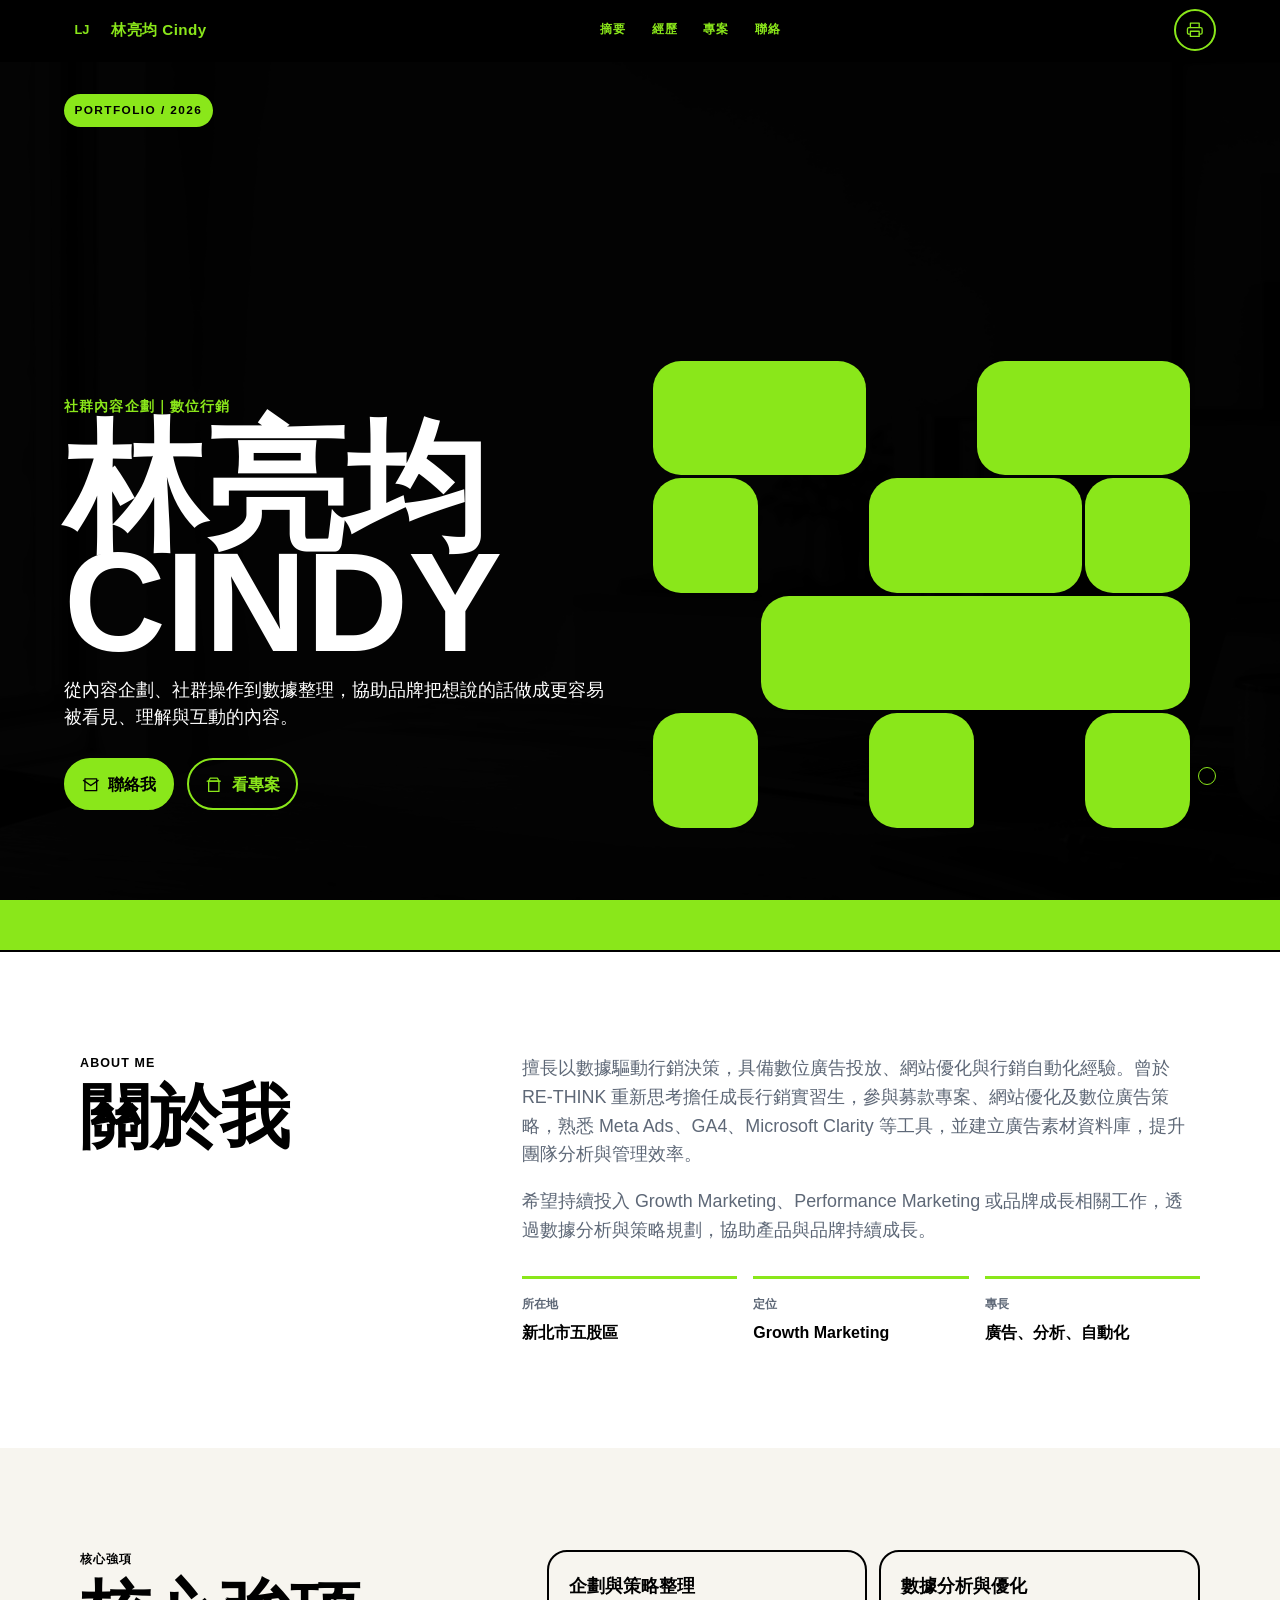
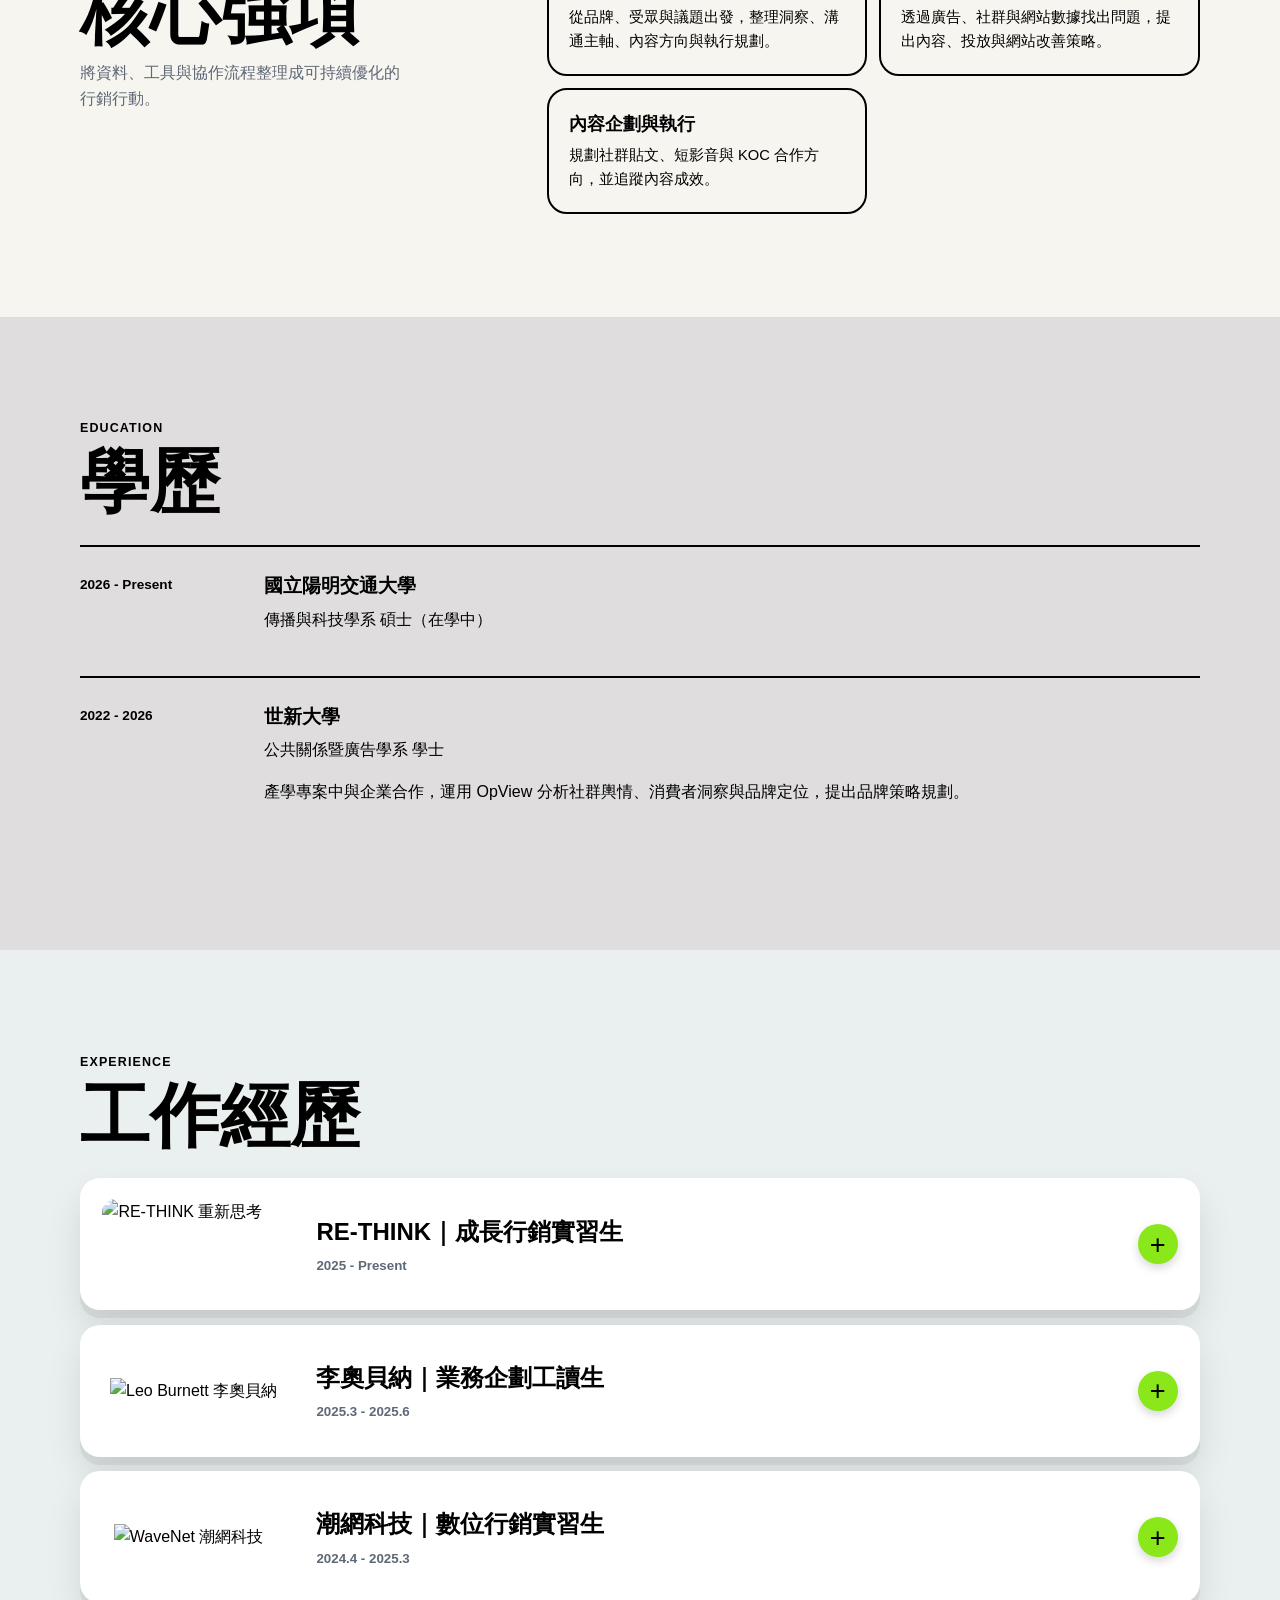
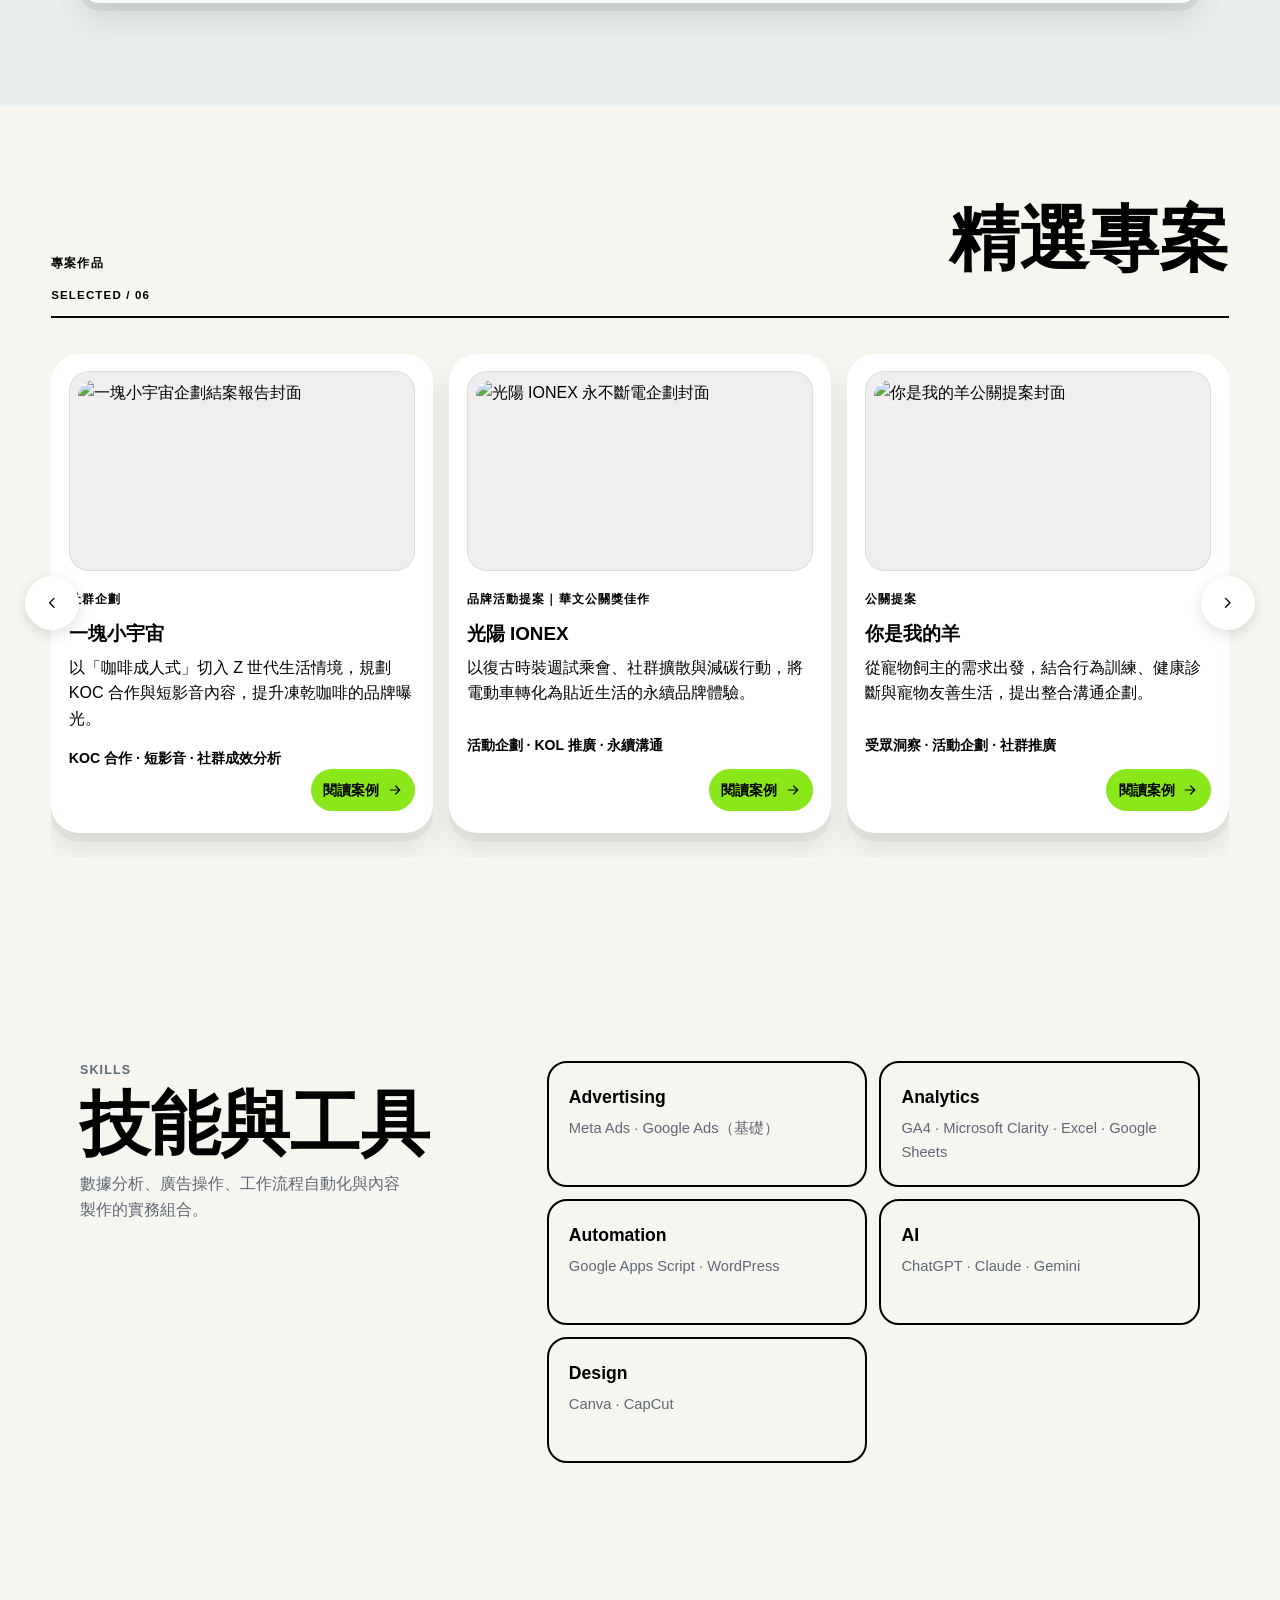
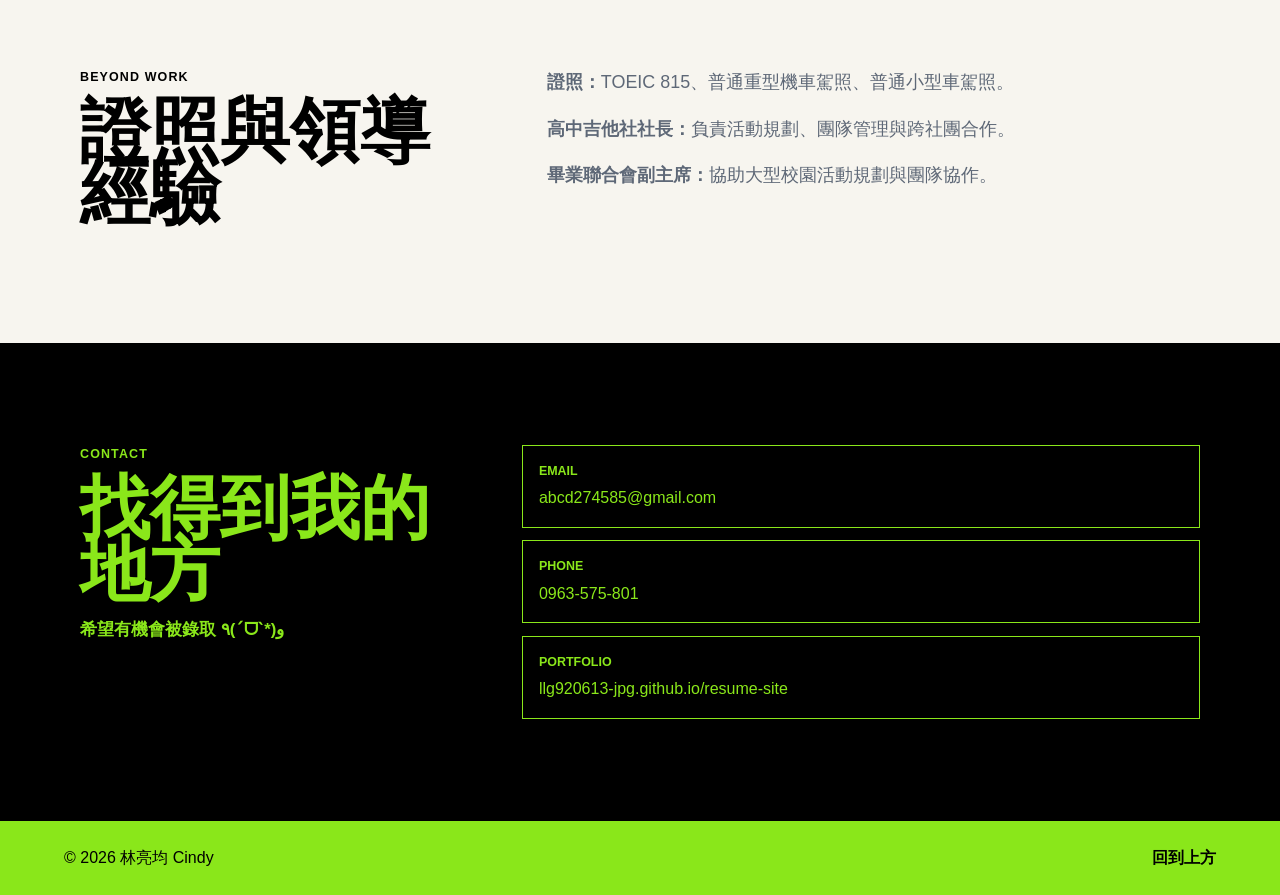
==== index.html @ abecc1af "Add files via upload" ====
<!doctype html>
<html lang="zh-Hant">
  <head>
    <meta charset="utf-8">
    <meta name="viewport" content="width=device-width, initial-scale=1">
    <title>林亮均 Cindy | Growth Marketing</title>
    <meta
      name="description"
      content="林亮均 Cindy 的個人履歷網站，聚焦 Growth Marketing、Performance Marketing、數據分析與行銷自動化。"
    >
    <link rel="stylesheet" href="./styles.css">
  </head>
  <body class="portfolio-home">
    <header class="site-header" aria-label="主要導覽">
      <a class="brand" href="#top" aria-label="回到頁首">
        <span class="brand-mark">LJ</span>
        <span>林亮均 Cindy</span>
      </a>
      <nav class="nav-links" aria-label="頁面區塊">
        <a href="#profile">摘要</a>
        <a href="#experience">經歷</a>
        <a href="#projects">專案</a>
        <a href="#contact">聯絡</a>
      </nav>
      <button class="icon-button" type="button" id="printButton" aria-label="列印履歷">
        <svg viewBox="0 0 24 24" aria-hidden="true">
          <path d="M6 9V3h12v6"></path>
          <path d="M6 18H4a2 2 0 0 1-2-2v-5a2 2 0 0 1 2-2h16a2 2 0 0 1 2 2v5a2 2 0 0 1-2 2h-2"></path>
          <path d="M6 14h12v7H6z"></path>
        </svg>
      </button>
    </header>

    <main id="top">
      <section class="hero" aria-labelledby="hero-title">
        <img class="hero-image" src="./assets/workspace-banner.png" alt="整潔的專業工作桌面">
        <div class="hero-overlay"></div>
        <div class="hero-blocks" aria-hidden="true"><span></span><span></span><span></span><span></span><span></span><span></span><span></span><span></span><span></span></div>
        <div class="hero-pattern" aria-hidden="true"><span></span><span></span><span></span></div>
        <div class="hero-content">
          <p class="hero-index">PORTFOLIO / 2026</p>
          <p class="eyebrow">社群內容企劃｜數位行銷</p>
          <h1 id="hero-title">林亮均 Cindy</h1>
          <p class="hero-lede">
            從內容企劃、社群操作到數據整理，協助品牌把想說的話做成更容易被看見、理解與互動的內容。
          </p>
          <div class="hero-actions" aria-label="主要操作">
            <a class="primary-action" href="#contact">
              <svg viewBox="0 0 24 24" aria-hidden="true"><path d="M4 4h16v16H4z"></path><path d="m22 6-10 7L2 6"></path></svg>
              聯絡我
            </a>
            <a class="secondary-action" href="#projects">
              <svg viewBox="0 0 24 24" aria-hidden="true"><path d="M3 7h18"></path><path d="M7 3h10l2 4H5z"></path><path d="M5 7v14h14V7"></path></svg>
              看專案
            </a>
          </div>
        </div>
      </section>

      <div class="motion-tape" aria-hidden="true">
        <div>希望有機會被錄取 ٩(ˊᗜˋ*)و ✦ 內容企劃 ✦ 社群操作 (•̀ᴗ•́)و ✦ 數據整理 ✦ 品牌策略 ✦ 內容企劃 ✦ 社群操作 (•̀ᴗ•́)و ✦ 數據整理 ✦ 品牌策略 ✦ 希望有機會被錄取 ٩(ˊᗜˋ*)و</div>
      </div>

      <section class="summary-band" id="profile" aria-labelledby="profile-title" data-reveal>
        <div class="section-inner profile-grid">
          <div>
            <p class="section-kicker">About Me</p>
            <h2 id="profile-title">關於我</h2>
          </div>
          <div class="profile-copy">
            <p>
              擅長以數據驅動行銷決策，具備數位廣告投放、網站優化與行銷自動化經驗。曾於 RE-THINK 重新思考擔任成長行銷實習生，參與募款專案、網站優化及數位廣告策略，熟悉 Meta Ads、GA4、Microsoft Clarity 等工具，並建立廣告素材資料庫，提升團隊分析與管理效率。
            </p>
            <p>
              希望持續投入 Growth Marketing、Performance Marketing 或品牌成長相關工作，透過數據分析與策略規劃，協助產品與品牌持續成長。
            </p>
            <dl class="quick-facts">
              <div><dt>所在地</dt><dd>新北市五股區</dd></div>
              <div><dt>定位</dt><dd>Growth Marketing</dd></div>
              <div><dt>專長</dt><dd>廣告、分析、自動化</dd></div>
            </dl>
          </div>
        </div>
      </section>

      <section class="section-inner split-section" aria-labelledby="strengths-title" data-reveal>
        <div>
          <p class="section-kicker">核心強項</p>
          <h2 id="strengths-title">核心強項</h2>
          <p class="section-note">將資料、工具與協作流程整理成可持續優化的行銷行動。</p>
        </div>
        <ul class="skill-list" aria-label="核心強項列表">
          <li><span>企劃與策略整理</span><strong>從品牌、受眾與議題出發，整理洞察、溝通主軸、內容方向與執行規劃。</strong></li>
          <li><span>數據分析與優化</span><strong>透過廣告、社群與網站數據找出問題，提出內容、投放與網站改善策略。</strong></li>
          <li><span>內容企劃與執行</span><strong>規劃社群貼文、短影音與 KOC 合作方向，並追蹤內容成效。</strong></li>
        </ul>
      </section>

      <section class="education-band" aria-labelledby="education-title" data-reveal>
        <div class="section-inner">
          <div class="section-heading">
            <p class="section-kicker">Education</p>
            <h2 id="education-title">學歷</h2>
          </div>
          <div class="timeline">
            <article class="timeline-item">
              <div class="timeline-date">2026 - Present</div>
              <div class="timeline-content"><h3>國立陽明交通大學</h3><p>傳播與科技學系 碩士（在學中）</p></div>
            </article>
            <article class="timeline-item">
              <div class="timeline-date">2022 - 2026</div>
              <div class="timeline-content"><h3>世新大學</h3><p>公共關係暨廣告學系 學士</p><p>產學專案中與企業合作，運用 OpView 分析社群輿情、消費者洞察與品牌定位，提出品牌策略規劃。</p></div>
            </article>
          </div>
        </div>
      </section>

      <section class="experience-band" id="experience" aria-labelledby="experience-title" data-reveal>
        <div class="section-inner">
          <div class="section-heading"><p class="section-kicker">Experience</p><h2 id="experience-title">工作經歷</h2></div>
          <div class="experience-accordion" aria-label="公司工作經歷">
            <details class="experience-item">
              <summary>
                <span class="experience-logo rethink-logo"><img src="./assets/companies/rethink-logo.png" alt="RE-THINK 重新思考"></span>
                <span class="experience-summary"><strong>RE-THINK｜成長行銷實習生</strong><small>2025 - Present</small></span>
                <span class="experience-toggle" aria-hidden="true">+</span>
              </summary>
              <div class="experience-panel">
                <p>參與募款專案、網站優化與數位廣告策略，將廣告成效、使用者行為與團隊營運串成可行動的優化流程。</p>
                <ul>
                  <li>協助 Meta 募款廣告投放與日常優化，追蹤 CPA、CTR、ROAS 等成效指標。</li>
                  <li>使用 GA4 與 Microsoft Clarity 分析使用者行為，協助 Landing Page 與使用者體驗改善。</li>
                  <li>協助規劃 SEO 文章架構，提高網站自然流量與內容可讀性。</li>
                  <li>建立廣告素材資料庫，整合素材、文案、受眾與成效數據，並使用 Google Apps Script 建立管理流程。</li>
                  <li>協助年度募款專案、行銷企劃與「回收大百科」內容及架構優化。</li>
                </ul>
              </div>
            </details>
            <details class="experience-item">
              <summary>
                <span class="experience-logo leo-logo"><img src="./assets/companies/leo-burnett-logo.png" alt="Leo Burnett 李奧貝納"></span>
                <span class="experience-summary"><strong>李奧貝納｜業務企劃工讀生</strong><small>2025.3 - 2025.6</small></span>
                <span class="experience-toggle" aria-hidden="true">+</span>
              </summary>
              <div class="experience-panel">
                <p>協助業務企劃團隊整理例行報表並參與提案發想。</p>
                <ul>
                  <li>協助整理月報，將資料轉化為團隊可討論的行銷資訊，並利用 OpView 觀察品牌聲量。</li>
                  <li>參與提案發想，支援廣告企劃與溝通內容整理。</li>
                </ul>
              </div>
            </details>
            <details class="experience-item">
              <summary>
                <span class="experience-logo wave-logo"><img src="./assets/companies/wavenet-logo.png" alt="WaveNet 潮網科技"></span>
                <span class="experience-summary"><strong>潮網科技｜數位行銷實習生</strong><small>2024.4 - 2025.3</small></span>
                <span class="experience-toggle" aria-hidden="true">+</span>
              </summary>
              <div class="experience-panel">
                <p>參與數位廣告執行與資料整理，累積廣告操作與市場研究概念。</p>
                <ul>
                  <li>協助 AM 上稿，了解廣告操作流程與執行細節。</li>
                  <li>整理數據報表，支援廣告成效追蹤。</li>
                  <li>進行市場調查，協助團隊掌握產業與競品資訊。</li>
                </ul>
              </div>
            </details>
          </div>
        </div>
      </section>

      <section class="section-inner" id="projects" aria-labelledby="projects-title" data-reveal>
        <div class="section-heading"><p class="section-kicker">專案作品</p><h2 id="projects-title">精選專案</h2></div>
        <div class="project-carousel" aria-label="精選專案輪播">
          <div class="project-controls">
            <button class="carousel-button" type="button" id="projectPrev" aria-label="查看上一個專案">
              <svg viewBox="0 0 24 24" aria-hidden="true"><path d="m15 18-6-6 6-6"></path></svg>
            </button>
            <button class="carousel-button" type="button" id="projectNext" aria-label="查看下一個專案">
              <svg viewBox="0 0 24 24" aria-hidden="true"><path d="m9 18 6-6-6-6"></path></svg>
            </button>
          </div>
          <div class="project-grid" id="projectTrack" tabindex="0">
            <article class="project-card" data-href="./projects/one-block-universe.html" role="link" tabindex="0"><figure class="project-media"><img src="./assets/project-covers/one-block-universe.png" alt="一塊小宇宙企劃結案報告封面"></figure><p class="project-type">社群企劃</p><h3>一塊小宇宙</h3><p>以「咖啡成人式」切入 Z 世代生活情境，規劃 KOC 合作與短影音內容，提升凍乾咖啡的品牌曝光。</p><span class="project-tools">KOC 合作 · 短影音 · 社群成效分析</span><a href="./projects/one-block-universe.html">閱讀案例 <svg viewBox="0 0 24 24" aria-hidden="true"><path d="M5 12h14"></path><path d="m13 6 6 6-6 6"></path></svg></a></article>
            <article class="project-card" data-href="./projects/ionex.html" role="link" tabindex="0"><figure class="project-media"><img src="./assets/project-covers/ionex.png" alt="光陽 IONEX 永不斷電企劃封面"></figure><p class="project-type">品牌活動提案｜華文公關獎佳作</p><h3>光陽 IONEX</h3><p>以復古時裝週試乘會、社群擴散與減碳行動，將電動車轉化為貼近生活的永續品牌體驗。</p><span class="project-tools">活動企劃 · KOL 推廣 · 永續溝通</span><a href="./projects/ionex.html">閱讀案例 <svg viewBox="0 0 24 24" aria-hidden="true"><path d="M5 12h14"></path><path d="m13 6 6 6-6 6"></path></svg></a></article>
            <article class="project-card" data-href="./projects/you-are-my-sheep.html" role="link" tabindex="0"><figure class="project-media"><img src="./assets/project-covers/you-are-my-sheep-card.png" alt="你是我的羊公關提案封面"></figure><p class="project-type">公關提案</p><h3>你是我的羊</h3><p>從寵物飼主的需求出發，結合行為訓練、健康診斷與寵物友善生活，提出整合溝通企劃。</p><span class="project-tools">受眾洞察 · 活動企劃 · 社群推廣</span><a href="./projects/you-are-my-sheep.html">閱讀案例 <svg viewBox="0 0 24 24" aria-hidden="true"><path d="M5 12h14"></path><path d="m13 6 6 6-6 6"></path></svg></a></article>
            <article class="project-card" data-href="./projects/golden-calf.html" role="link" tabindex="0"><figure class="project-media"><img src="./assets/project-covers/golden-calf-card.png" alt="饅不住了頭偷告訴你金犢獎企劃封面"></figure><p class="project-type">2023 金犢獎｜旺旺集團網路行銷企劃</p><h3>饅不住了，頭偷告訴你</h3><p>以健康與快樂為溝通核心，透過社群互動、親子活動與體驗內容，為旺仔小饅頭設計四階段整合行銷企劃。</p><span class="project-tools">品牌洞察 · 社群企劃 · KOL 合作 · 活動整合</span><a href="./projects/golden-calf.html">閱讀案例 <svg viewBox="0 0 24 24" aria-hidden="true"><path d="M5 12h14"></path><path d="m13 6 6 6-6 6"></path></svg></a></article>
            <article class="project-card" data-href="https://script.google.com/macros/s/AKfycbxP52w0Xyc_Vzfux3pD8IGMSFxSC-rfRk5C577CEN8WybaTn4GeSQCyxJg4RDlJUb4Avw/exec" data-new-tab="true" role="link" tabindex="0"><figure class="project-media"><img src="./assets/project-covers/meta-logo.png" alt="Meta 品牌標誌"></figure><p class="project-type">行銷自動化</p><h3>廣告素材資料庫</h3><p>建立廣告素材資料庫，整合歷史素材、文案角度、受眾與廣告成效，提高素材管理效率，作為廣告優化決策依據。</p><span class="project-tools">Google Apps Script · Google Sheets</span><a href="https://script.google.com/macros/s/AKfycbxP52w0Xyc_Vzfux3pD8IGMSFxSC-rfRk5C577CEN8WybaTn4GeSQCyxJg4RDlJUb4Avw/exec" target="_blank" rel="noreferrer">開啟資料庫 <svg viewBox="0 0 24 24" aria-hidden="true"><path d="M5 12h14"></path><path d="m13 6 6 6-6 6"></path></svg></a></article>
            <article class="project-card"><figure class="project-media"><img src="./assets/project-covers/recyclepedia.png" alt="回收大百科網站優化封面"></figure><p class="project-type">RE-THINK</p><h3>回收大百科網站優化</h3><p>透過 GA4 與 Microsoft Clarity 分析網站使用者行為，找出使用流程問題並提出頁面優化建議。</p><span class="project-tools">GA4 · Microsoft Clarity · SEO</span></article>
          </div>
        </div>
      </section>

      <section class="skills-band" aria-labelledby="skills-title" data-reveal>
        <div class="section-inner split-section">
          <div><p class="section-kicker">Skills</p><h2 id="skills-title">技能與工具</h2><p class="section-note">數據分析、廣告操作、工作流程自動化與內容製作的實務組合。</p></div>
          <ul class="skill-list" aria-label="技能列表">
            <li><span>Advertising</span><strong>Meta Ads · Google Ads（基礎）</strong></li>
            <li><span>Analytics</span><strong>GA4 · Microsoft Clarity · Excel · Google Sheets</strong></li>
            <li><span>Automation</span><strong>Google Apps Script · WordPress</strong></li>
            <li><span>AI</span><strong>ChatGPT · Claude · Gemini</strong></li>
            <li><span>Design</span><strong>Canva · CapCut</strong></li>
          </ul>
        </div>
      </section>

      <section class="section-inner split-section" aria-labelledby="extras-title" data-reveal>
        <div><p class="section-kicker">Beyond Work</p><h2 id="extras-title">證照與領導經驗</h2></div>
        <div class="profile-copy"><p><strong>證照：</strong>TOEIC 815、普通重型機車駕照、普通小型車駕照。</p><p><strong>高中吉他社社長：</strong>負責活動規劃、團隊管理與跨社團合作。</p><p><strong>畢業聯合會副主席：</strong>協助大型校園活動規劃與團隊協作。</p></div>
      </section>

      <section class="contact-band" id="contact" aria-labelledby="contact-title" data-reveal>
        <div class="section-inner contact-layout">
          <div><p class="section-kicker">Contact</p><h2 id="contact-title">找得到我的地方</h2><p class="contact-note">希望有機會被錄取 ٩(ˊᗜˋ*)و</p></div>
          <address class="contact-list">
            <a href="mailto:abcd274585@gmail.com"><span>Email</span>abcd274585@gmail.com</a>
            <a href="tel:0963575801"><span>Phone</span>0963-575-801</a>
            <a href="https://llg920613-jpg.github.io/resume-site/" target="_blank" rel="noreferrer"><span>Portfolio</span>llg920613-jpg.github.io/resume-site</a>
          </address>
        </div>
      </section>
    </main>

    <footer class="site-footer"><span>© <span id="year"></span> 林亮均 Cindy</span><a href="#top">回到上方</a></footer>
    <script src="./script.js"></script>
  </body>
</html>
---- styles.css ----
:root {
  --ink: #18212f;
  --muted: #5e6877;
  --paper: #f7f5ef;
  --surface: #ffffff;
  --line: #d9ded6;
  --teal: #0f766e;
  --brick: #a34535;
  --gold: #b88a32;
  --sky: #dbe9ef;
  --shadow: 0 20px 60px rgba(24, 33, 47, 0.12);
}

* {
  box-sizing: border-box;
}

html {
  scroll-behavior: smooth;
}

body {
  margin: 0;
  color: var(--ink);
  background: var(--paper);
  font-family: Inter, ui-sans-serif, system-ui, -apple-system, BlinkMacSystemFont, "Segoe UI", sans-serif;
  line-height: 1.6;
}

a {
  color: inherit;
}

svg {
  width: 1.1rem;
  height: 1.1rem;
  fill: none;
  stroke: currentColor;
  stroke-linecap: round;
  stroke-linejoin: round;
  stroke-width: 1.8;
}

.site-header {
  position: sticky;
  top: 0;
  z-index: 10;
  display: grid;
  grid-template-columns: auto 1fr auto;
  gap: 1rem;
  align-items: center;
  min-height: 68px;
  padding: 0 5vw;
  background: rgba(247, 245, 239, 0.88);
  border-bottom: 1px solid rgba(24, 33, 47, 0.08);
  backdrop-filter: blur(18px);
}

.brand {
  display: inline-flex;
  gap: 0.7rem;
  align-items: center;
  font-weight: 800;
  text-decoration: none;
}

.brand-mark {
  display: grid;
  width: 36px;
  height: 36px;
  place-items: center;
  color: #fff;
  background: var(--ink);
  border-radius: 8px;
  font-size: 0.8rem;
  letter-spacing: 0;
}

.nav-links {
  display: flex;
  justify-content: center;
  gap: clamp(0.75rem, 2vw, 2rem);
  font-size: 0.95rem;
}

.nav-links a,
.site-footer a {
  color: var(--muted);
  text-decoration: none;
}

.nav-links a:hover,
.site-footer a:hover {
  color: var(--ink);
}

.icon-button {
  display: grid;
  width: 42px;
  height: 42px;
  place-items: center;
  color: var(--ink);
  background: var(--surface);
  border: 1px solid var(--line);
  border-radius: 8px;
  cursor: pointer;
}

.icon-button:hover {
  border-color: var(--teal);
  color: var(--teal);
}

.hero {
  position: relative;
  min-height: clamp(570px, 82vh, 760px);
  display: grid;
  align-items: end;
  overflow: hidden;
  background: var(--ink);
}

.hero-image,
.hero-overlay {
  position: absolute;
  inset: 0;
}

.hero-image {
  width: 100%;
  height: 100%;
  object-fit: cover;
}

.hero-overlay {
  background:
    linear-gradient(90deg, rgba(18, 27, 37, 0.84), rgba(18, 27, 37, 0.36) 54%, rgba(18, 27, 37, 0.18)),
    linear-gradient(0deg, rgba(18, 27, 37, 0.72), rgba(18, 27, 37, 0.04) 42%);
}

.hero-content {
  position: relative;
  z-index: 1;
  width: min(1120px, 90vw);
  margin: 0 auto;
  padding: 0 0 clamp(4rem, 9vw, 7rem);
  color: #fff;
}

.eyebrow,
.section-kicker,
.project-type {
  margin: 0 0 0.75rem;
  color: var(--brick);
  font-size: 0.78rem;
  font-weight: 800;
  letter-spacing: 0.11em;
  text-transform: uppercase;
}

.hero .eyebrow {
  color: #f2c77a;
}

h1,
h2,
h3,
p {
  margin-top: 0;
}

h1 {
  max-width: 12ch;
  margin-bottom: 1rem;
  font-size: clamp(3.6rem, 9vw, 7.6rem);
  line-height: 0.92;
  letter-spacing: 0;
}

h2 {
  margin-bottom: 1rem;
  font-size: clamp(2rem, 4vw, 3.5rem);
  line-height: 1.05;
  letter-spacing: 0;
}

h3 {
  margin-bottom: 0.5rem;
  font-size: 1.18rem;
  line-height: 1.3;
}

.hero-lede {
  max-width: 680px;
  margin-bottom: 1.7rem;
  color: rgba(255, 255, 255, 0.88);
  font-size: clamp(1.08rem, 2vw, 1.35rem);
}

.hero-actions {
  display: flex;
  flex-wrap: wrap;
  gap: 0.8rem;
}

.primary-action,
.secondary-action {
  display: inline-flex;
  align-items: center;
  justify-content: center;
  gap: 0.55rem;
  min-height: 46px;
  padding: 0.7rem 1rem;
  border-radius: 8px;
  font-weight: 800;
  text-decoration: none;
}

.primary-action {
  color: var(--ink);
  background: #fff;
}

.secondary-action {
  color: #fff;
  border: 1px solid rgba(255, 255, 255, 0.55);
}

.section-inner {
  width: min(1120px, 90vw);
  margin: 0 auto;
  padding: clamp(4rem, 8vw, 7rem) 0;
}

.summary-band {
  background: var(--surface);
}

.profile-grid,
.split-section,
.contact-layout {
  display: grid;
  grid-template-columns: minmax(220px, 0.7fr) minmax(0, 1.3fr);
  gap: clamp(2rem, 6vw, 5rem);
  align-items: start;
}

.profile-copy {
  color: var(--muted);
  font-size: 1.08rem;
}

.quick-facts {
  display: grid;
  grid-template-columns: repeat(3, minmax(0, 1fr));
  gap: 1rem;
  margin: 2rem 0 0;
}

.quick-facts div {
  padding-top: 1rem;
  border-top: 3px solid var(--teal);
}

dt {
  color: var(--muted);
  font-size: 0.78rem;
  font-weight: 800;
  text-transform: uppercase;
}

dd {
  margin: 0.3rem 0 0;
  color: var(--ink);
  font-weight: 800;
}

.section-note {
  max-width: 320px;
  color: var(--muted);
}

.skill-list {
  display: grid;
  grid-template-columns: repeat(2, minmax(0, 1fr));
  gap: 0.9rem;
  padding: 0;
  margin: 0;
  list-style: none;
}

.skill-list li {
  min-height: 96px;
  padding: 1.1rem;
  background: var(--surface);
  border: 1px solid var(--line);
  border-radius: 8px;
}

.skill-list span,
.skill-list strong {
  display: block;
}

.skill-list span {
  margin-bottom: 0.35rem;
  font-weight: 850;
}

.skill-list strong {
  color: var(--muted);
  font-size: 0.92rem;
}

.experience-band {
  background: #e9f0ef;
}

.education-band {
  background: #fffaf2;
}

.skills-band {
  background: #eaf0f7;
}

.section-heading {
  margin-bottom: 2rem;
}

.timeline {
  display: grid;
  gap: 1.3rem;
}

.timeline-item {
  display: grid;
  grid-template-columns: 170px minmax(0, 1fr);
  gap: 1.5rem;
  padding: 1.4rem 0;
  border-top: 1px solid rgba(24, 33, 47, 0.16);
}

.timeline-date {
  color: var(--teal);
  font-weight: 850;
}

.timeline-content p,
.timeline-content li {
  color: #3f4a58;
}

.timeline-content ul {
  padding-left: 1.2rem;
  margin: 0.9rem 0 0;
}

.project-grid {
  display: grid;
  grid-template-columns: repeat(2, minmax(0, 1fr));
  gap: 1rem;
}

.project-card {
  display: flex;
  min-height: 260px;
  flex-direction: column;
  padding: 1.3rem;
  background: var(--surface);
  border: 1px solid var(--line);
  border-radius: 8px;
  box-shadow: 0 8px 24px rgba(24, 33, 47, 0.06);
}

.project-card p:not(.project-type) {
  color: var(--muted);
}

.project-card a {
  margin-top: auto;
  color: var(--teal);
  font-weight: 850;
  text-decoration: none;
}

.project-card .project-tools + a {
  margin-top: 0.8rem;
}

.project-tools {
  display: block;
  margin-top: auto;
  color: var(--teal);
  font-size: 0.88rem;
  font-weight: 800;
  line-height: 1.5;
}

.contact-band {
  color: #fff;
  background: var(--ink);
}

.contact-band .section-kicker {
  color: #f2c77a;
}

.contact-layout p {
  max-width: 520px;
  color: rgba(255, 255, 255, 0.76);
}

.contact-list {
  display: grid;
  gap: 0.8rem;
  font-style: normal;
}

.contact-list a {
  display: grid;
  gap: 0.2rem;
  padding: 1rem;
  color: #fff;
  text-decoration: none;
  background: rgba(255, 255, 255, 0.08);
  border: 1px solid rgba(255, 255, 255, 0.14);
  border-radius: 8px;
}

.contact-list span {
  color: #f2c77a;
  font-size: 0.78rem;
  font-weight: 850;
  text-transform: uppercase;
}

.site-footer {
  display: flex;
  justify-content: space-between;
  gap: 1rem;
  padding: 1.5rem 5vw;
  color: var(--muted);
  background: var(--surface);
}

.case-header {
  display: flex;
  align-items: center;
  justify-content: space-between;
  gap: 1rem;
  min-height: 68px;
  padding: 0 5vw;
  background: var(--surface);
  border-bottom: 1px solid var(--line);
}

.case-header a {
  font-weight: 800;
  text-decoration: none;
}

.case-header a:last-child {
  color: var(--teal);
}

.case-hero {
  padding: clamp(4rem, 10vw, 8rem) 5vw;
  color: #fff;
  background: var(--ink);
}

.case-hero.coffee { background: #543a2b; }
.case-hero.ionex { background: #145c55; }
.case-hero.pet { background: #a34535; }

.case-hero-inner,
.case-content {
  width: min(960px, 100%);
  margin: 0 auto;
}

.case-kicker {
  margin: 0 0 1rem;
  color: #f2c77a;
  font-size: 0.82rem;
  font-weight: 800;
  letter-spacing: 0.08em;
}

.case-hero h1 {
  max-width: 16ch;
  font-size: clamp(2.9rem, 7vw, 5.8rem);
}

.case-lede {
  max-width: 720px;
  margin-bottom: 2.5rem;
  font-size: clamp(1.1rem, 2vw, 1.4rem);
}

.case-meta,
.result-grid {
  display: grid;
  grid-template-columns: repeat(4, minmax(0, 1fr));
  gap: 1rem;
}

.case-meta div,
.result-item {
  padding-top: 0.8rem;
  border-top: 2px solid rgba(255, 255, 255, 0.55);
}

.case-meta span,
.result-item span {
  display: block;
  margin-bottom: 0.25rem;
  font-size: 0.76rem;
  font-weight: 800;
  letter-spacing: 0.06em;
  text-transform: uppercase;
}

.case-content {
  padding: clamp(3.5rem, 8vw, 6rem) 0;
}

.case-section {
  display: grid;
  grid-template-columns: 170px minmax(0, 1fr);
  gap: 2rem;
  padding: 2rem 0;
  border-top: 1px solid var(--line);
}

.case-section h2 {
  margin: 0;
  font-size: 1.15rem;
  line-height: 1.3;
}

.case-section p,
.case-section li { color: var(--muted); }

.case-section ul { margin: 0; padding-left: 1.2rem; }

.execution-grid {
  display: grid;
  grid-template-columns: repeat(3, minmax(0, 1fr));
  gap: 1rem;
}

.execution-grid div { padding: 1.1rem; border-left: 3px solid var(--teal); background: #eef4f3; }
.execution-grid strong { display: block; margin-bottom: 0.45rem; }

.result-grid { grid-template-columns: repeat(4, minmax(0, 1fr)); }
.result-item { border-top: 3px solid var(--brick); }
.result-item strong { display: block; font-size: 1.55rem; line-height: 1.15; }

.performance-group + .performance-group {
  margin-top: 1.5rem;
}

.performance-group h3 {
  margin-bottom: 0.8rem;
  font-size: 1rem;
}

.performance-grid {
  display: grid;
  grid-template-columns: repeat(3, minmax(0, 1fr));
  gap: 0.8rem;
}

.performance-card {
  padding: 1rem;
  background: #f4f6f4;
  border-top: 3px solid var(--teal);
}

.performance-card strong,
.performance-card span {
  display: block;
}

.performance-card strong {
  margin-bottom: 0.6rem;
  font-size: 1rem;
}

.performance-card span {
  color: var(--muted);
  font-size: 0.9rem;
}

.performance-card a {
  display: inline-block;
  margin-top: 0.6rem;
  color: var(--teal);
  font-size: 0.9rem;
  font-weight: 800;
}

.case-instagram {
  display: inline-flex;
  margin-top: 1rem;
  color: var(--teal);
  font-weight: 800;
}

.case-download {
  display: inline-flex;
  padding: 0.75rem 1rem;
  color: #fff;
  background: var(--teal);
  border-radius: 8px;
  font-weight: 800;
  text-decoration: none;
}

@media (max-width: 800px) {
  .site-header {
    grid-template-columns: auto auto;
  }

  .nav-links {
    display: none;
  }

  .brand span:last-child {
    max-width: 42vw;
    overflow: hidden;
    text-overflow: ellipsis;
    white-space: nowrap;
  }

  .hero {
    min-height: 640px;
  }

  .hero-overlay {
    background:
      linear-gradient(90deg, rgba(18, 27, 37, 0.88), rgba(18, 27, 37, 0.46)),
      linear-gradient(0deg, rgba(18, 27, 37, 0.74), rgba(18, 27, 37, 0.12) 46%);
  }

  .profile-grid,
  .split-section,
  .contact-layout,
  .timeline-item {
    grid-template-columns: 1fr;
  }

  .quick-facts,
  .skill-list,
  .project-grid {
    grid-template-columns: 1fr;
  }

  .case-meta,
  .result-grid,
  .execution-grid,
  .performance-grid {
    grid-template-columns: 1fr 1fr;
  }

  .case-section {
    grid-template-columns: 1fr;
    gap: 0.7rem;
  }

  .timeline-item {
    gap: 0.4rem;
  }

  .site-footer {
    flex-direction: column;
  }
}

@media print {
  .site-header,
  .hero-actions,
  .site-footer {
    display: none;
  }

  .hero {
    min-height: auto;
    background: #fff;
  }

  .hero-image,
  .hero-overlay {
    display: none;
  }

  .hero-content,
  .contact-band {
    color: #111;
    background: #fff;
  }

  .section-inner,
  .hero-content {
    width: 100%;
    padding: 1rem 0;
  }

  body {
    background: #fff;
  }
}

/* Portfolio home: editorial, motion-led presentation. */
.portfolio-home {
  --ink: #000000;
  --muted: #5e6877;
  --paper: #f7f5ef;
  --surface: #ffffff;
  --line: #000000;
  --teal: #000000;
  --brick: #8ae71a;
  --gold: #8ae71a;
  background: var(--paper);
  font-family: Arial, Helvetica, sans-serif;
}

.portfolio-home .site-header {
  min-height: 62px;
  color: var(--gold);
  background: var(--ink);
  border-bottom: 2px solid var(--ink);
  backdrop-filter: blur(12px);
}

.portfolio-home .brand { font-size: 0.95rem; letter-spacing: 0.03em; }
.portfolio-home .brand-mark { color: var(--gold); background: var(--ink); border-radius: 50%; }
.portfolio-home .nav-links { font-size: 0.78rem; font-weight: 800; letter-spacing: 0.08em; text-transform: uppercase; }
.portfolio-home .nav-links a { color: var(--gold); }
.portfolio-home .icon-button { color: var(--gold); border: 2px solid var(--gold); border-radius: 50%; background: var(--ink); }

.portfolio-home .hero {
  min-height: min(850px, calc(100vh - 62px));
  align-items: stretch;
  background: var(--ink);
}

.portfolio-home .hero-image {
  opacity: 0.14;
  filter: grayscale(1) contrast(1.3) saturate(0.55);
  transform: scale(1.06);
  animation: home-image-pulse 12s ease-in-out infinite alternate;
}

.portfolio-home .hero-overlay {
  background: rgba(0, 0, 0, 0.9);
}

.portfolio-home .hero::before,
.portfolio-home .hero::after {
  position: absolute;
  z-index: 1;
  display: block;
  content: "";
  pointer-events: none;
}

.portfolio-home .hero::before,
.portfolio-home .hero::after,
.portfolio-home .hero-pattern { display: none; }

.portfolio-home .hero-blocks {
  position: absolute;
  z-index: 2;
  right: 7vw;
  bottom: 8vh;
  display: grid;
  width: min(42vw, 580px);
  aspect-ratio: 1.15;
  grid-template-columns: repeat(5, 1fr);
  grid-template-rows: repeat(4, 1fr);
  gap: 3px;
}

.portfolio-home .hero-blocks span { background: var(--gold); animation: block-breathe 3s ease-in-out infinite alternate; }
.portfolio-home .hero-blocks span { border-radius: 28px; }
.portfolio-home .hero-blocks span:nth-child(3), .portfolio-home .hero-blocks span:nth-child(8) { border-radius: 28px 28px 5px 28px; }
.portfolio-home .hero-blocks span:nth-child(1) { grid-area: 1 / 1 / 2 / 3; }
.portfolio-home .hero-blocks span:nth-child(2) { grid-area: 1 / 4 / 2 / 6; animation-delay: -1.2s; }
.portfolio-home .hero-blocks span:nth-child(3) { grid-area: 2 / 1 / 3 / 2; animation-delay: -0.5s; }
.portfolio-home .hero-blocks span:nth-child(4) { grid-area: 2 / 3 / 3 / 5; animation-delay: -1.7s; }
.portfolio-home .hero-blocks span:nth-child(5) { grid-area: 2 / 5 / 3 / 6; animation-delay: -0.8s; }
.portfolio-home .hero-blocks span:nth-child(6) { grid-area: 3 / 2 / 4 / 6; animation-delay: -2s; }
.portfolio-home .hero-blocks span:nth-child(7) { grid-area: 4 / 1 / 5 / 2; animation-delay: -0.2s; }
.portfolio-home .hero-blocks span:nth-child(8) { grid-area: 4 / 3 / 5 / 4; animation-delay: -1.3s; }
.portfolio-home .hero-blocks span:nth-child(9) { grid-area: 4 / 5 / 5 / 6; animation-delay: -0.9s; }

.portfolio-home .hero::before {
  top: -12vw;
  right: -7vw;
  width: min(51vw, 720px);
  aspect-ratio: 1;
  background: var(--gold);
  clip-path: polygon(0 0, 93% 0, 100% 51%, 76% 53%, 74% 100%, 37% 81%, 0 100%, 15% 59%);
  animation: paper-drift 9s ease-in-out infinite alternate;
}

.portfolio-home .hero::after {
  right: 8vw;
  bottom: -30px;
  width: 25vw;
  height: 92px;
  background: var(--brick);
  transform: rotate(-7deg);
}

.portfolio-home .hero-pattern {
  position: absolute;
  z-index: 2;
  right: 5vw;
  bottom: 9vw;
  display: flex;
  gap: 9px;
}

.portfolio-home .hero-pattern span {
  width: 18px;
  height: 18px;
  border: 1px solid var(--gold);
  border-radius: 50%;
  animation: dot-blink 2s ease-in-out infinite;
}

.portfolio-home .hero-pattern span:nth-child(2) { animation-delay: 0.25s; }
.portfolio-home .hero-pattern span:nth-child(3) { animation-delay: 0.5s; }

.portfolio-home .hero-content {
  display: flex;
  width: min(1260px, 90vw);
  min-height: 100%;
  flex-direction: column;
  justify-content: flex-end;
  z-index: 3;
  padding: 7rem 0 clamp(3.5rem, 7vw, 6rem);
}

.portfolio-home .hero-index {
  position: absolute;
  top: 2rem;
  left: 0;
  padding: 0.45rem 0.65rem;
  color: var(--ink);
  background: var(--gold);
  font-size: 0.74rem;
  font-weight: 900;
  letter-spacing: 0.12em;
  border-radius: 999px;
}

.portfolio-home .motion-tape {
  display: flex;
  overflow: hidden;
  align-items: center;
  height: 52px;
  color: var(--ink);
  background: var(--gold);
  border-bottom: 2px solid var(--ink);
  font-size: 0.85rem;
  font-weight: 900;
  letter-spacing: 0.08em;
  white-space: nowrap;
  text-transform: uppercase;
}

.portfolio-home .motion-tape div {
  display: inline-block;
  min-width: max-content;
  padding-left: 100%;
  animation: ticker-slide 18s linear infinite;
}

.portfolio-home .hero-content, .portfolio-home .hero-lede { color: #ffffff; }
.portfolio-home .hero .eyebrow { color: var(--gold); font-size: 0.88rem; letter-spacing: 0.08em; }
.portfolio-home h1 { max-width: 11ch; font-size: clamp(4.6rem, 11vw, 10rem); font-weight: 900; line-height: 0.82; text-transform: uppercase; }
.portfolio-home .hero-lede { max-width: 540px; font-size: 1.1rem; line-height: 1.55; }
.portfolio-home .primary-action, .portfolio-home .secondary-action { min-height: 50px; border: 2px solid var(--gold); border-radius: 999px; transition: transform 180ms ease, background 180ms ease, color 180ms ease; }
.portfolio-home .primary-action { background: var(--gold); border-color: var(--gold); }
.portfolio-home .secondary-action { color: var(--gold); }
.portfolio-home .primary-action:hover, .portfolio-home .secondary-action:hover { transform: translate(-4px, -4px); box-shadow: 5px 5px 0 var(--brick); }

.portfolio-home h2 { font-size: clamp(2.5rem, 5.5vw, 5.6rem); font-weight: 900; line-height: 0.88; }
.portfolio-home .section-kicker, .portfolio-home .project-type { color: var(--teal); font-weight: 900; letter-spacing: 0.09em; }
.portfolio-home .summary-band { background: var(--surface); }
.portfolio-home .profile-copy { color: var(--muted); font-size: 1.12rem; }
.portfolio-home .quick-facts div { border-color: var(--gold); }
.portfolio-home .quick-facts dd { font-size: 1rem; }

.portfolio-home .split-section { gap: clamp(2rem, 9vw, 9rem); }
.portfolio-home .skill-list { gap: 0.75rem; border-top: 0; }
.portfolio-home .skill-list li { min-height: 126px; padding: 1.25rem; border: 2px solid var(--ink); border-radius: 20px; background: transparent; transition: background 180ms ease, transform 180ms ease; }
.portfolio-home .skill-list li:hover { background: #e9f0ef; transform: translateX(10px); }
.portfolio-home .skill-list li:nth-child(2):hover { background: #dfdddd; }
.portfolio-home .skill-list li:nth-child(3):hover { color: var(--ink); background: #f7f5ef; }
.portfolio-home .skill-list li:nth-child(3):hover strong { color: var(--muted); }
.portfolio-home .skill-list span { font-size: 1.1rem; }
.portfolio-home .skill-list strong { color: var(--ink); font-weight: 500; }

.portfolio-home .education-band { background: #dfdddd; }
.portfolio-home .experience-band { background: #e9f0ef; }
.portfolio-home .skills-band { color: var(--ink); background: #f7f5ef; }
.portfolio-home .skills-band .section-kicker, .portfolio-home .skills-band .section-note, .portfolio-home .skills-band .skill-list strong { color: var(--muted); }
.portfolio-home .skills-band .skill-list { border-color: transparent; }
.portfolio-home .skills-band .skill-list li { border-color: var(--ink); }
.portfolio-home .skills-band .skill-list li:hover { color: var(--ink); background: #e9f0ef; }
.portfolio-home .skills-band .skill-list li:hover strong { color: var(--muted); }
.portfolio-home .timeline { gap: 0; }
.portfolio-home .timeline-item { grid-template-columns: 160px minmax(0, 1fr); padding: 1.7rem 0; border-top: 2px solid var(--ink); }
.portfolio-home .timeline-date { color: var(--ink); font-size: 0.85rem; }
.portfolio-home .timeline-content p, .portfolio-home .timeline-content li { color: var(--ink); }

.portfolio-home .experience-accordion {
  display: grid;
  gap: 0.9rem;
}

.portfolio-home .experience-item {
  overflow: hidden;
  background: var(--surface);
  border: 0;
  border-radius: 20px;
  box-shadow: 0 8px 0 rgba(0, 0, 0, 0.06), 0 18px 35px rgba(0, 0, 0, 0.1);
  transition: box-shadow 180ms ease, transform 180ms ease;
}

.portfolio-home .experience-item:hover {
  box-shadow: 0 11px 0 rgba(0, 0, 0, 0.07), 0 24px 42px rgba(0, 0, 0, 0.12);
  transform: translateY(-3px);
}

.portfolio-home .experience-item summary {
  display: grid;
  grid-template-columns: minmax(110px, 190px) 1fr auto;
  gap: 1.5rem;
  align-items: center;
  min-height: 132px;
  padding: 1rem 1.4rem;
  cursor: pointer;
  list-style: none;
}

.portfolio-home .experience-item summary::-webkit-details-marker { display: none; }

.portfolio-home .experience-logo {
  display: grid;
  height: 90px;
  place-items: center;
  overflow: hidden;
  background: #fff;
  border-radius: 14px;
}

.portfolio-home .experience-logo img {
  width: 100%;
  height: 100%;
  object-fit: contain;
}

.portfolio-home .rethink-logo img { padding: 0; background: #ffffff; }
.portfolio-home .leo-logo img { width: 92%; height: auto; }
.portfolio-home .wave-logo img { width: 88%; height: auto; }

.portfolio-home .experience-summary strong,
.portfolio-home .experience-summary small {
  display: block;
}

.portfolio-home .experience-summary strong { font-size: clamp(1.15rem, 2vw, 1.5rem); }
.portfolio-home .experience-summary small { margin-top: 0.25rem; color: var(--muted); font-weight: 700; }

.portfolio-home .experience-toggle {
  display: grid;
  width: 40px;
  height: 40px;
  place-items: center;
  color: var(--ink);
  background: var(--gold);
  border: 0;
  border-radius: 50%;
  font-size: 1.7rem;
  line-height: 1;
  box-shadow: 0 4px 10px rgba(0, 0, 0, 0.16);
  transition: transform 180ms ease;
}

.portfolio-home .experience-item[open] .experience-toggle { transform: rotate(45deg); }

.portfolio-home .experience-panel {
  padding: 1.35rem clamp(1.4rem, 5vw, 4.5rem) 1.8rem;
  border-top: 1px solid rgba(0, 0, 0, 0.12);
}

.portfolio-home .experience-panel p,
.portfolio-home .experience-panel li { color: var(--muted); }

.portfolio-home .experience-panel p,
.portfolio-home .experience-panel ul { width: min(820px, 100%); margin-right: auto; margin-left: auto; }
.portfolio-home .experience-panel ul { margin-top: 0.9rem; padding-left: 1.2rem; }

.portfolio-home .company-logo-strip {
  display: grid;
  grid-template-columns: repeat(3, minmax(0, 1fr));
  gap: 0.8rem;
  margin-top: 2.8rem;
}

.portfolio-home .company-mark {
  display: flex;
  min-height: 112px;
  flex-direction: column;
  justify-content: center;
  padding: 1.2rem;
  color: var(--ink);
  background: var(--surface);
  border: 2px solid var(--ink);
  border-radius: 18px;
  font-size: clamp(1.25rem, 2.6vw, 2rem);
  font-weight: 900;
  letter-spacing: 0.02em;
  line-height: 0.86;
  text-decoration: none;
  transition: transform 180ms ease, box-shadow 180ms ease, background 180ms ease;
}

.portfolio-home .company-mark small {
  display: block;
  margin-top: 0.65rem;
  font-size: 0.72rem;
  font-weight: 700;
  letter-spacing: 0.05em;
  line-height: 1.2;
}

.portfolio-home .company-mark:hover {
  background: var(--gold);
  box-shadow: 5px 5px 0 var(--ink);
  transform: translate(-4px, -4px);
}

.portfolio-home .rethink-mark span { letter-spacing: -0.06em; }
.portfolio-home .leo-mark { font-size: clamp(1rem, 2.1vw, 1.6rem); letter-spacing: 0.1em; }
.portfolio-home .leo-mark strong { font-size: 1.05em; }
.portfolio-home .wave-mark { letter-spacing: 0.08em; }

.portfolio-home #projects { width: min(1280px, 92vw); }
.portfolio-home #projects .section-heading { display: grid; grid-template-columns: 1fr auto; align-items: end; border-bottom: 2px solid var(--ink); }
.portfolio-home #projects .section-heading::after { padding-bottom: 0.7rem; content: "SELECTED / 06"; font-size: 0.72rem; font-weight: 900; letter-spacing: 0.1em; }
.portfolio-home .project-carousel { position: relative; }
.portfolio-home .project-controls { position: absolute; z-index: 2; top: 50%; left: -26px; display: flex; width: calc(100% + 52px); justify-content: space-between; pointer-events: none; transform: translateY(-50%); }
.portfolio-home .carousel-button { display: grid; width: 54px; height: 54px; place-items: center; color: var(--ink); background: var(--surface); border: 0; border-radius: 50%; cursor: pointer; box-shadow: 0 4px 14px rgba(0, 0, 0, 0.13); pointer-events: auto; transition: transform 160ms ease, box-shadow 160ms ease; }
.portfolio-home .carousel-button:hover { box-shadow: 0 7px 18px rgba(0, 0, 0, 0.18); transform: scale(1.08); }
.portfolio-home .project-grid { display: flex; gap: 1rem; padding: 0.25rem 0 1.5rem; overflow-x: auto; scroll-behavior: smooth; scroll-snap-type: x mandatory; scrollbar-width: none; counter-reset: project; }
.portfolio-home .project-grid::-webkit-scrollbar { display: none; }
.portfolio-home .project-card { flex: 0 0 calc((100% - 2rem) / 3); min-height: 430px; padding: 0 1.1rem 1.35rem; background: var(--surface); border: 0; border-radius: 28px; box-shadow: 0 9px 0 rgba(0, 0, 0, 0.045), 0 18px 30px rgba(0, 0, 0, 0.08); counter-increment: project; scroll-snap-align: start; transition: transform 220ms cubic-bezier(.2,.8,.2,1), box-shadow 220ms ease; }
.portfolio-home .project-card::before { display: none; }
.portfolio-home .project-card:nth-child(n) { background: var(--surface); }
.portfolio-home .project-media { height: 200px; margin: 1.1rem 0 1.2rem; padding: 8px; overflow: hidden; background: #f0eeee; border: 1px solid rgba(0, 0, 0, 0.08); border-radius: 20px; }
.portfolio-home .project-media img { width: 100%; height: 100%; object-fit: cover; object-position: center; border-radius: 20px 20px 12px 12px; transition: transform 300ms ease; }
.portfolio-home .project-card:nth-child(3) .project-media img, .portfolio-home .project-card:nth-child(4) .project-media img { object-position: center top; }
.portfolio-home .project-card:nth-child(6) .project-media img { object-position: center; }
.portfolio-home .project-card:hover { position: relative; z-index: 1; transform: translateY(-7px); box-shadow: 0 13px 0 rgba(0, 0, 0, 0.05), 0 24px 38px rgba(0, 0, 0, 0.12); }
.portfolio-home .project-card:hover .project-media img { transform: scale(1.05); }
.portfolio-home .project-card p:not(.project-type) { color: var(--ink); }
.portfolio-home .project-card[data-href] { cursor: pointer; }
.portfolio-home .project-card[data-href]:focus-visible { outline: 3px solid var(--gold); outline-offset: 4px; }
.portfolio-home .project-card a { display: inline-flex; align-items: center; gap: 0.45rem; align-self: flex-end; margin-top: auto; padding: 0.62rem 0.8rem; color: var(--ink); background: var(--gold); border-radius: 999px; font-size: 0.88rem; font-weight: 900; text-decoration: none; transition: transform 160ms ease, box-shadow 160ms ease; }
.portfolio-home .project-card a svg { width: 1rem; height: 1rem; }
.portfolio-home .project-card a:hover { box-shadow: 0 4px 10px rgba(0, 0, 0, 0.16); transform: translateY(-2px); }
.portfolio-home .project-card .project-tools { color: var(--ink); }

.portfolio-home .contact-band { background: var(--ink); }
.portfolio-home .contact-band .section-kicker { color: var(--gold); }
.portfolio-home .contact-band, .portfolio-home .contact-layout p, .portfolio-home .contact-list a { color: var(--gold); }
.portfolio-home .contact-list span { color: var(--gold); }
.portfolio-home .contact-list a { background: transparent; border-color: var(--gold); border-radius: 18px; }
.portfolio-home .contact-note { color: var(--gold); font-size: 1.05rem; font-weight: 800; }
.portfolio-home .contact-list a { border-radius: 0; transition: transform 180ms ease, background 180ms ease; }
.portfolio-home .contact-list a:hover { color: var(--ink); background: var(--gold); transform: translateX(10px); }
.portfolio-home .contact-list a:hover span { color: var(--ink); }
.portfolio-home .site-footer { color: var(--ink); background: var(--gold); }
.portfolio-home .site-footer a { color: var(--ink); font-weight: 800; }

.portfolio-home [data-reveal] { opacity: 0; transform: translateY(48px); transition: opacity 700ms ease, transform 700ms cubic-bezier(.2,.8,.2,1); }
.portfolio-home [data-reveal].is-visible { opacity: 1; transform: translateY(0); }

@keyframes home-image-pulse { to { transform: scale(1.14) translateX(-1.5%); } }
@keyframes paper-drift { to { transform: translate(-2vw, 3vw) rotate(-6deg); } }
@keyframes dot-blink { 50% { background: var(--gold); border-color: var(--gold); transform: scale(1.4); } }
@keyframes ticker-slide { to { transform: translateX(-50%); } }
@keyframes block-breathe { to { transform: translateY(-7px); } }

@media (max-width: 800px) {
  .portfolio-home .hero { min-height: 700px; }
  .portfolio-home .hero-blocks { right: 5vw; bottom: 10vh; width: 60vw; opacity: 0.72; }
  .portfolio-home .hero-content { padding-bottom: 3.2rem; }
  .portfolio-home h1 { font-size: clamp(4rem, 19vw, 6rem); }
  .portfolio-home .project-controls { top: 45%; left: -14px; width: calc(100% + 28px); }
  .portfolio-home .carousel-button { width: 44px; height: 44px; }
  .portfolio-home .project-grid { gap: 0.8rem; padding-bottom: 1rem; }
  .portfolio-home .company-logo-strip { grid-template-columns: 1fr; }
  .portfolio-home .experience-item summary { grid-template-columns: 84px 1fr auto; gap: 0.85rem; min-height: 104px; padding: 0.75rem; }
  .portfolio-home .experience-logo { height: 74px; border-radius: 12px; }
  .portfolio-home .experience-toggle { width: 34px; height: 34px; font-size: 1.4rem; }
  .portfolio-home .experience-panel { padding: 1rem; }
  .portfolio-home #projects .section-heading { grid-template-columns: 1fr; }
  .portfolio-home #projects .section-heading::after { display: none; }
  .portfolio-home .project-card { flex-basis: min(84vw, 360px); min-height: 300px; border-right: 0; }
  .portfolio-home .project-card::before { margin-bottom: 2.2rem; }
  .portfolio-home .timeline-item { grid-template-columns: 1fr; }
}

@media (prefers-reduced-motion: reduce) {
  .portfolio-home *, .portfolio-home *::before, .portfolio-home *::after { animation-duration: 0.01ms !important; animation-iteration-count: 1 !important; scroll-behavior: auto !important; transition-duration: 0.01ms !important; }
  .portfolio-home [data-reveal] { opacity: 1; transform: none; }
}

/* Case studies share the portfolio home visual system. */
.portfolio-case {
  --ink: #000000;
  --muted: #5e6877;
  --paper: #f7f5ef;
  --surface: #ffffff;
  --line: #d9ded6;
  --teal: #000000;
  --brick: #000000;
  --gold: #8ae71a;
  color: var(--ink);
  background: var(--paper);
  font-family: Arial, Helvetica, sans-serif;
}

.portfolio-case .case-header {
  position: sticky;
  top: 0;
  z-index: 10;
  min-height: 62px;
  padding: 0 5vw;
  color: var(--gold);
  background: var(--ink);
  border-bottom: 0;
}

.portfolio-case .case-header a,
.portfolio-case .case-header a:last-child { color: var(--gold); }

.portfolio-case .case-hero,
.portfolio-case .case-hero.coffee,
.portfolio-case .case-hero.ionex,
.portfolio-case .case-hero.pet {
  --case-image-opacity: 0.52;
  --case-image-position: center;
  --case-image-size: cover;
  display: flex;
  align-items: center;
  min-height: clamp(560px, 74vh, 720px);
  position: relative;
  overflow: hidden;
  color: #ffffff;
  background: var(--ink);
}

.portfolio-case .case-hero::before {
  display: none;
}

.portfolio-case .case-hero-bg {
  position: absolute;
  inset: 0;
  z-index: 0;
  width: 100%;
  height: 100%;
  object-fit: cover;
  object-position: center;
  opacity: var(--case-image-opacity);
  filter: grayscale(0.08) saturate(0.82) contrast(1.03);
  transform: scale(1.02);
}

.portfolio-case .case-hero::after {
  position: absolute;
  inset: 0;
  z-index: 1;
  content: "";
  background:
    linear-gradient(90deg, rgba(0, 0, 0, 0.98) 0%, rgba(0, 0, 0, 0.88) 44%, rgba(0, 0, 0, 0.38) 72%, rgba(0, 0, 0, 0.48) 100%),
    linear-gradient(0deg, rgba(0, 0, 0, 0.82) 0%, rgba(0, 0, 0, 0.08) 52%, rgba(0, 0, 0, 0.5) 100%);
}

.portfolio-case .case-hero-inner {
  position: relative;
  z-index: 2;
  width: min(1080px, 90vw);
}
.portfolio-case .case-kicker { color: var(--gold); letter-spacing: 0.09em; }
.portfolio-case .case-brand-mark { display: none; }
.portfolio-case .case-hero h1 { color: #ffffff; font-weight: 900; }
.portfolio-case .case-lede { color: #ffffff; }
.portfolio-case .case-meta { max-width: 880px; }
.portfolio-case .case-meta div {
  padding: 1rem;
  color: #ffffff;
  background: rgba(0, 0, 0, 0.42);
  border: 1px solid rgba(255, 255, 255, 0.18);
  border-radius: 18px;
  box-shadow: 0 13px 24px rgba(0, 0, 0, 0.24);
  backdrop-filter: blur(10px);
}
.portfolio-case .case-meta span { color: rgba(255, 255, 255, 0.72); }

.portfolio-case .case-content { width: min(1020px, 90vw); }
.portfolio-case .case-section { gap: clamp(1.5rem, 5vw, 4rem); border-top-color: rgba(0, 0, 0, 0.12); }
.portfolio-case .case-section h2 { color: var(--ink); font-weight: 900; }
.portfolio-case .case-section p,
.portfolio-case .case-section li { color: var(--muted); }

.portfolio-case .execution-grid div {
  padding: 1.25rem;
  background: var(--surface);
  border: 1px solid rgba(0, 0, 0, 0.08);
  border-radius: 18px;
  box-shadow: 0 9px 22px rgba(0, 0, 0, 0.07);
}
.portfolio-case .execution-grid strong { color: var(--ink); }

.portfolio-case .result-item { border-top-color: rgba(0, 0, 0, 0.16); }
.portfolio-case .case-download {
  margin-top: 0.8rem;
  color: var(--ink);
  background: var(--gold);
  border-radius: 999px;
  transition: transform 160ms ease, box-shadow 160ms ease;
}

.portfolio-case .case-download:hover { box-shadow: 0 5px 12px rgba(0, 0, 0, 0.17); transform: translateY(-2px); }
.portfolio-case .case-instagram { display: inline-flex; width: 58px; height: 58px; margin: 0.5rem 0 0.9rem; border-radius: 16px; box-shadow: 0 6px 14px rgba(0, 0, 0, 0.14); transition: transform 160ms ease, box-shadow 160ms ease; }
.portfolio-case .case-instagram:hover { box-shadow: 0 9px 18px rgba(0, 0, 0, 0.2); transform: translateY(-3px); }
.portfolio-case .case-instagram img { width: 100%; height: 100%; border-radius: inherit; object-fit: cover; }
.portfolio-case .performance-card {
  background: var(--surface);
  border: 1px solid rgba(0, 0, 0, 0.08);
  border-radius: 14px;
  box-shadow: 0 7px 18px rgba(0, 0, 0, 0.06);
}
.portfolio-case .performance-card[data-href] { position: relative; min-height: 164px; padding-bottom: 2.9rem; cursor: pointer; transition: transform 160ms ease, box-shadow 160ms ease, background 160ms ease; }
.portfolio-case .performance-card[data-href]::after { position: absolute; right: 1rem; bottom: 0.85rem; content: "Instagram ↗"; color: var(--ink); background: var(--gold); border-radius: 999px; font-size: 0.74rem; font-weight: 900; line-height: 1; padding: 0.48rem 0.65rem; }
.portfolio-case .performance-card[data-href]:hover { background: #f3f2ed; box-shadow: 0 11px 22px rgba(0, 0, 0, 0.12); transform: translateY(-4px); }
.portfolio-case .performance-card[data-href]:focus-visible { outline: 3px solid var(--gold); outline-offset: 3px; }

@media (max-width: 800px) {
  .portfolio-home .project-media { height: 180px; }
  .portfolio-case .case-hero,
  .portfolio-case .case-hero.coffee,
  .portfolio-case .case-hero.ionex,
  .portfolio-case .case-hero.pet {
    --case-image-opacity: 0.38 !important;
    --case-image-position: center !important;
    --case-image-size: cover !important;
    min-height: auto;
    padding-top: clamp(4.5rem, 18vw, 7rem);
  }
  .portfolio-case .case-hero::after {
    background:
      linear-gradient(180deg, rgba(0, 0, 0, 0.68) 0%, rgba(0, 0, 0, 0.96) 42%, rgba(0, 0, 0, 0.98) 100%);
  }
}
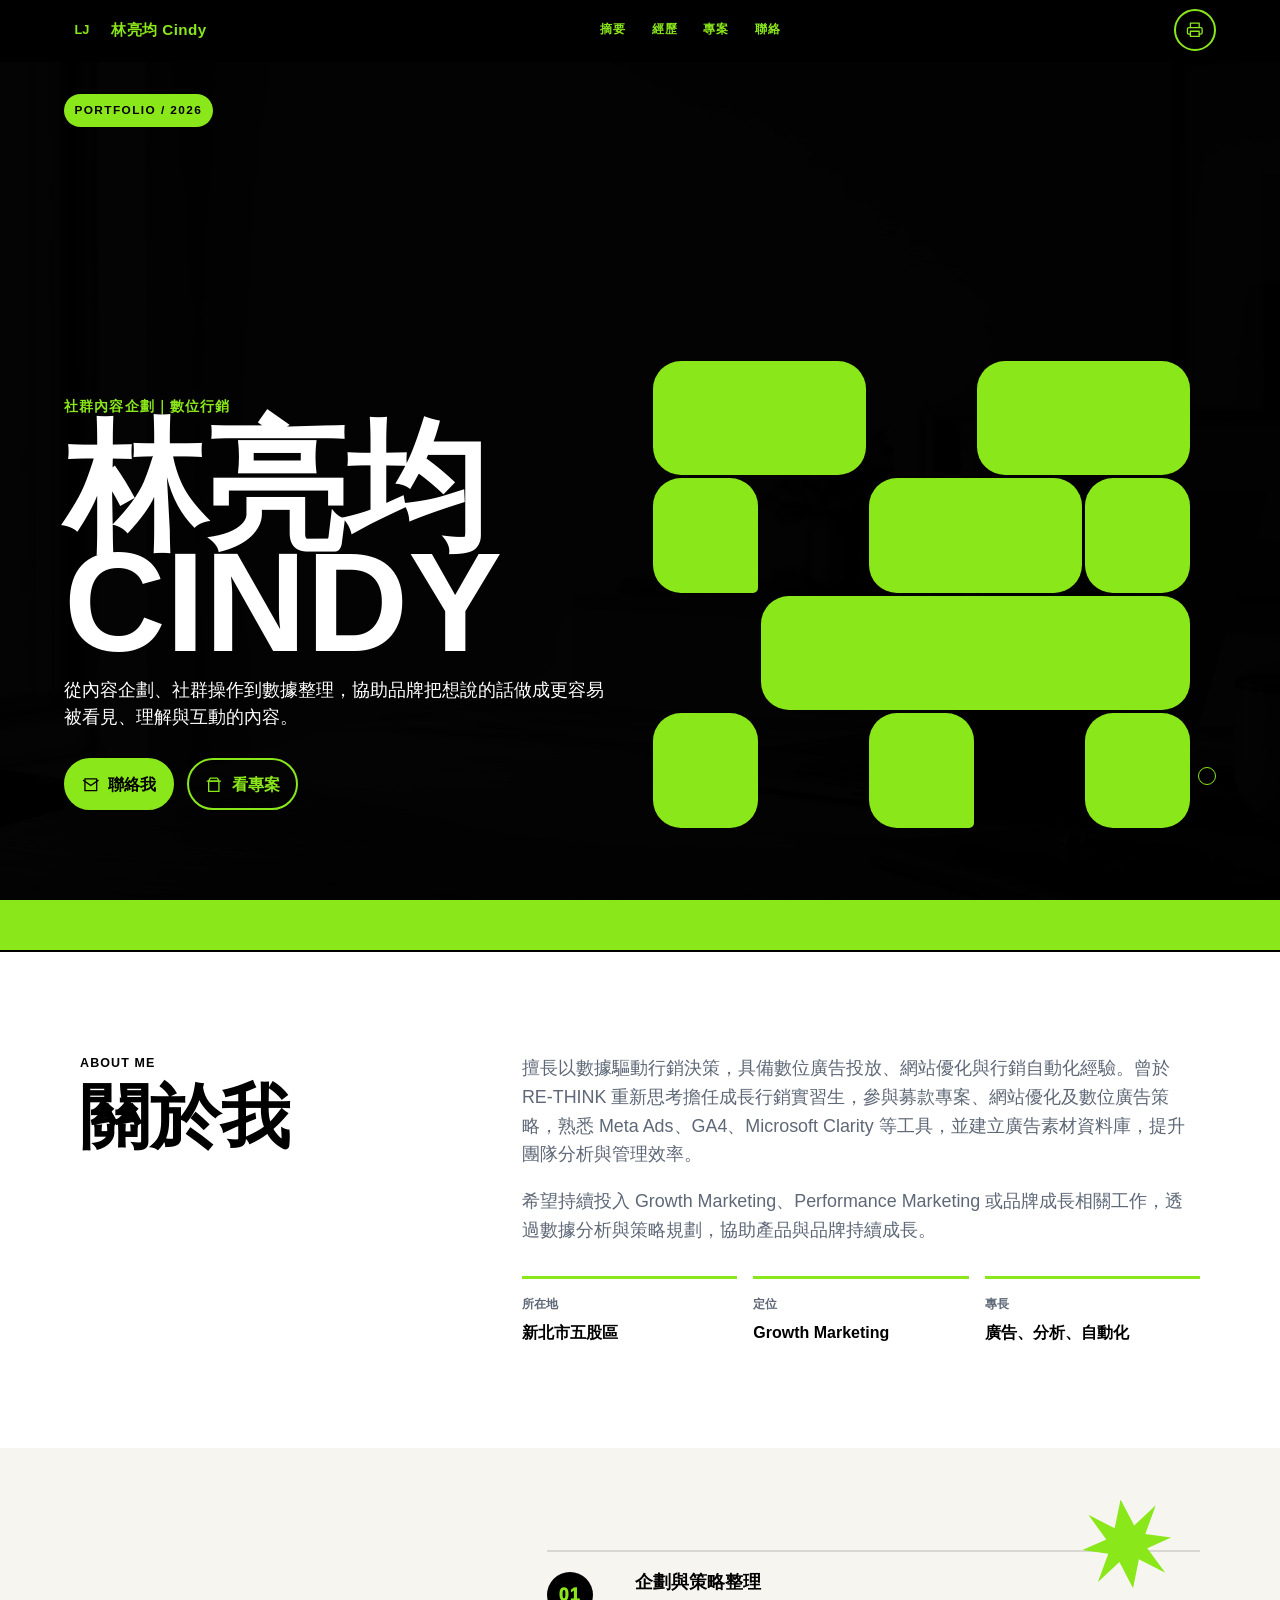
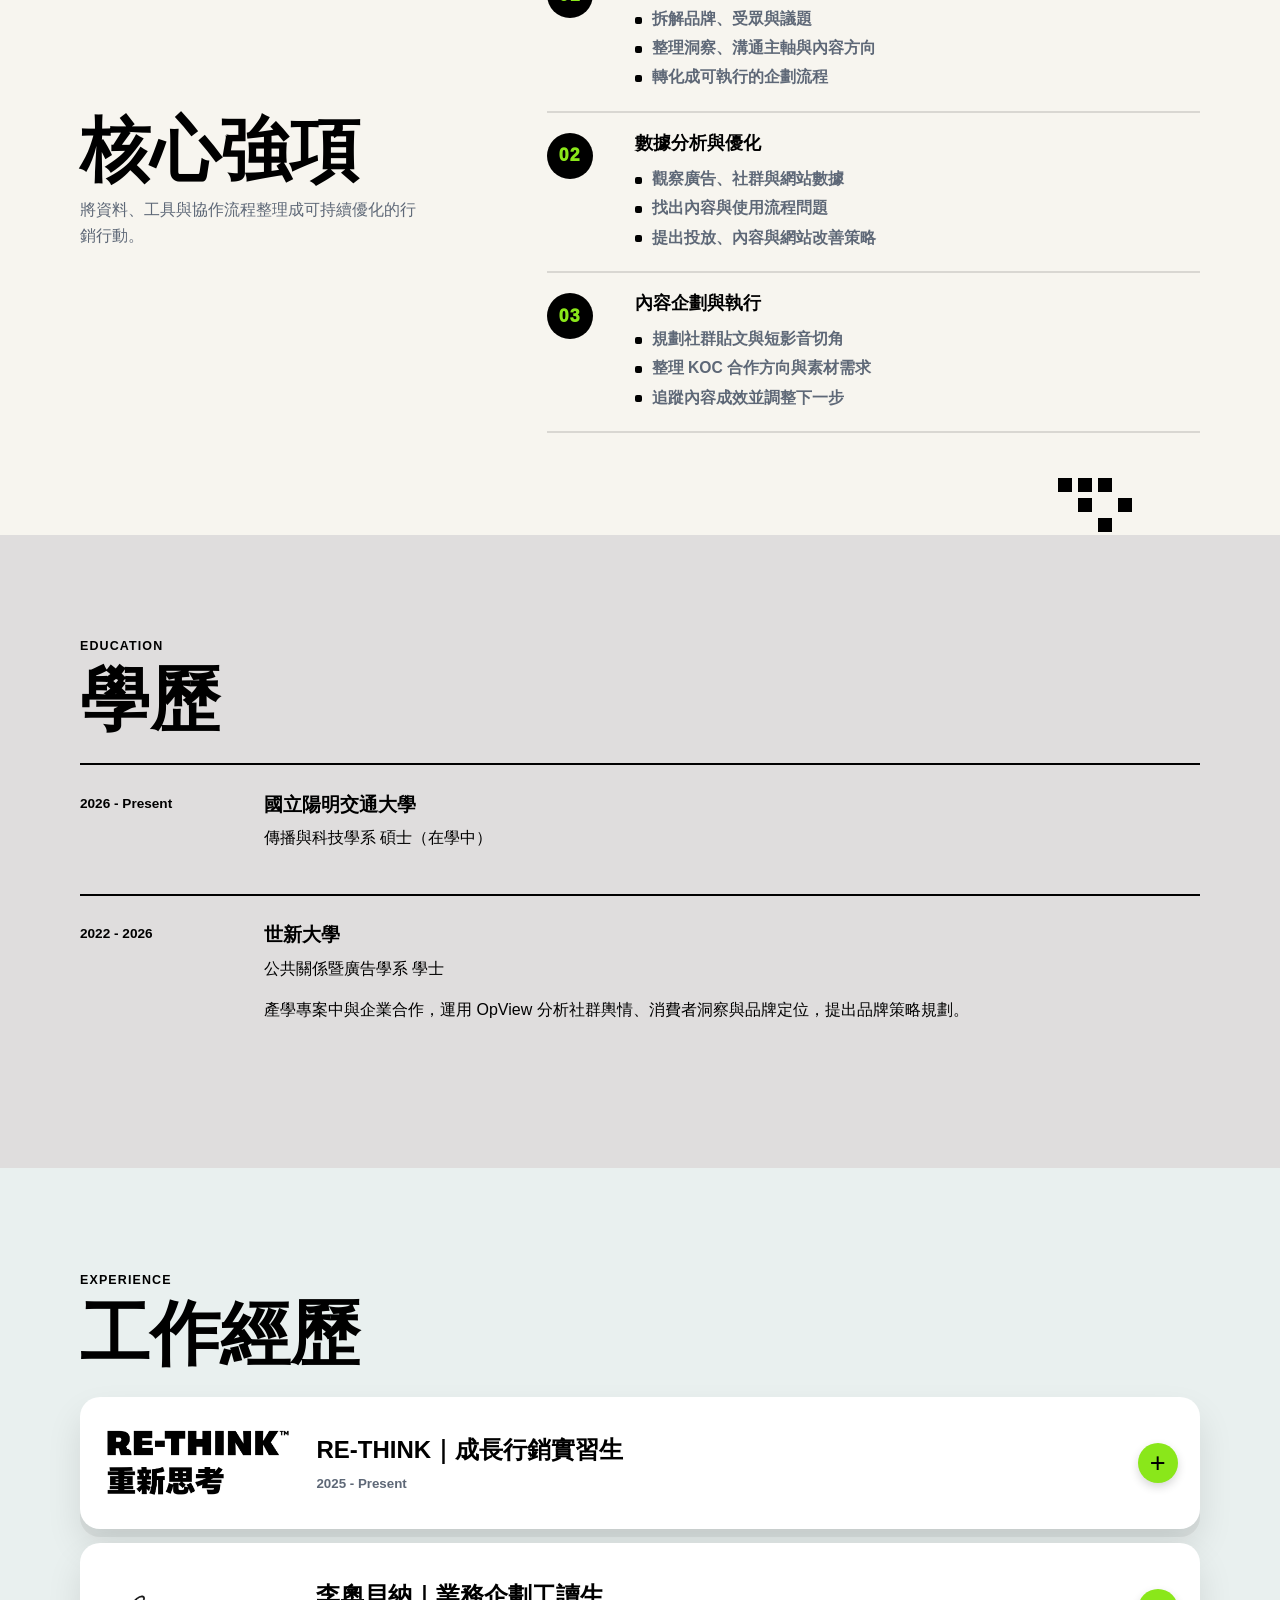
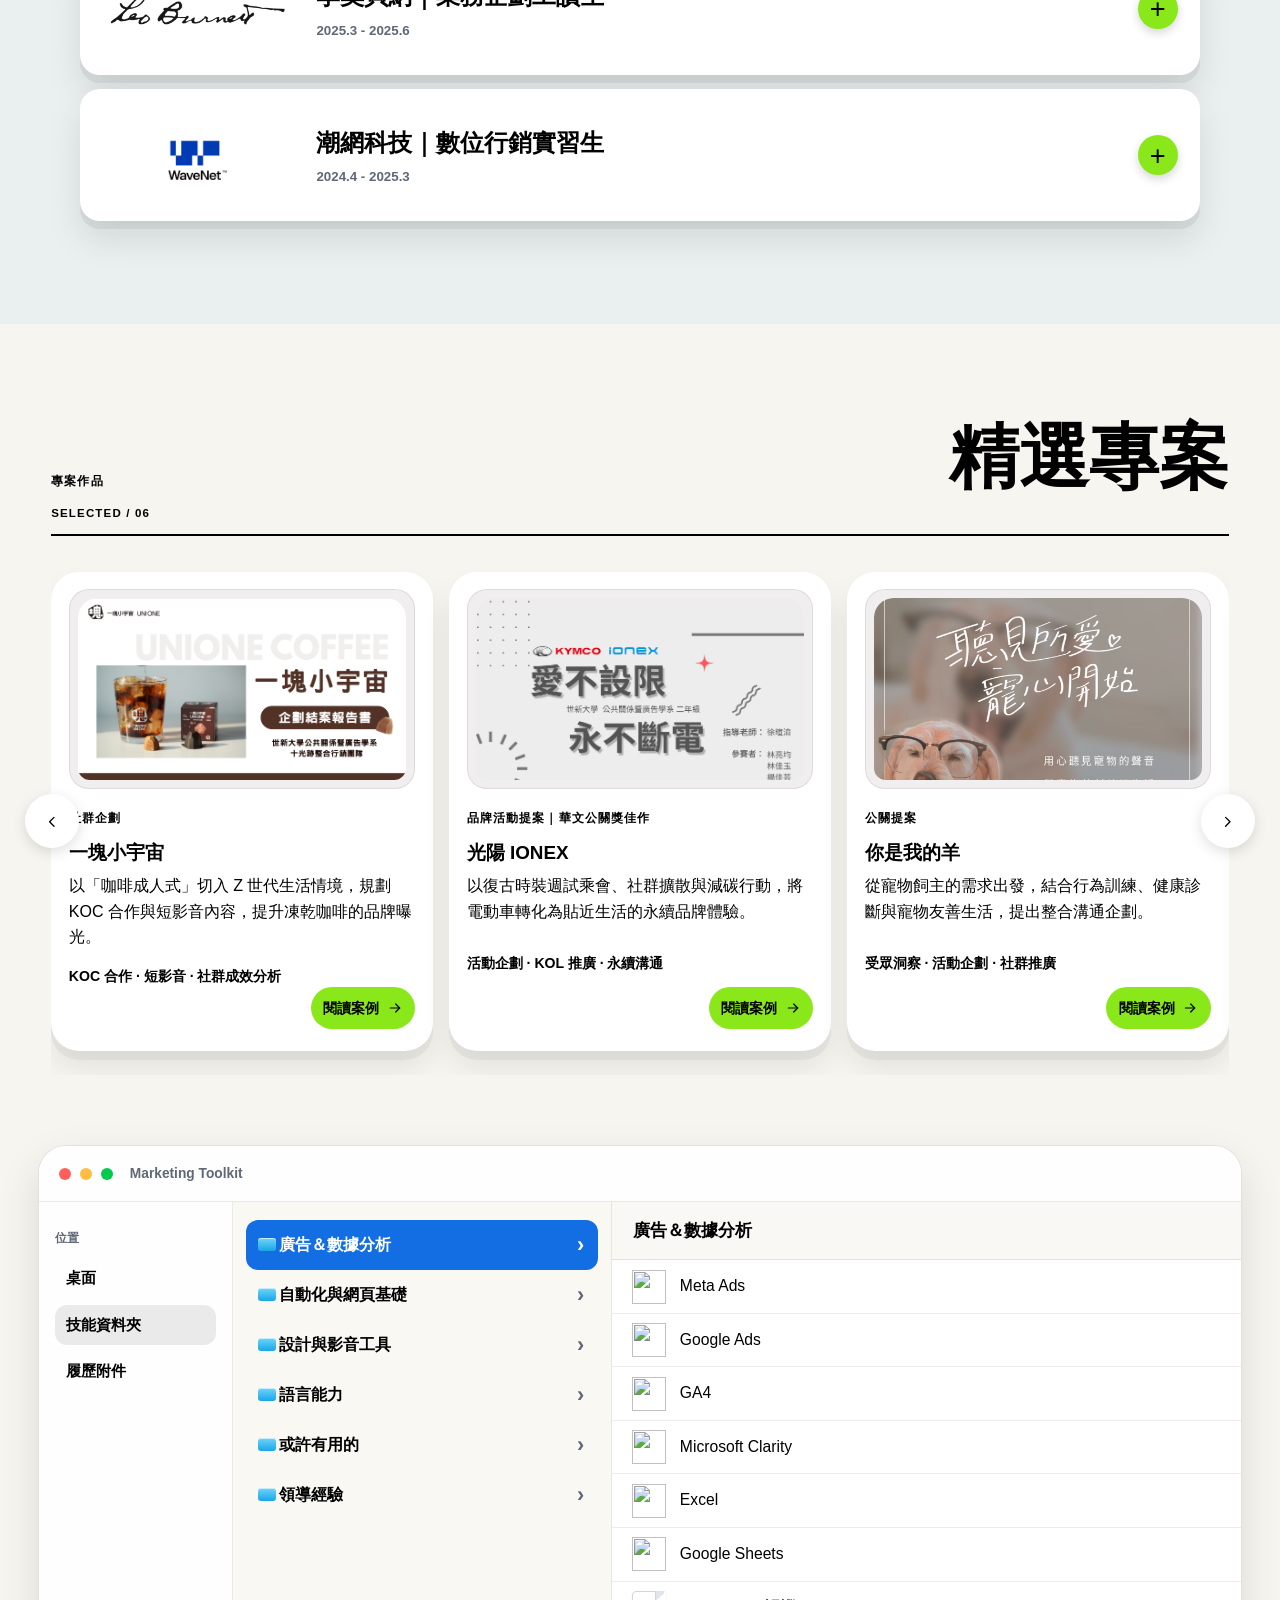
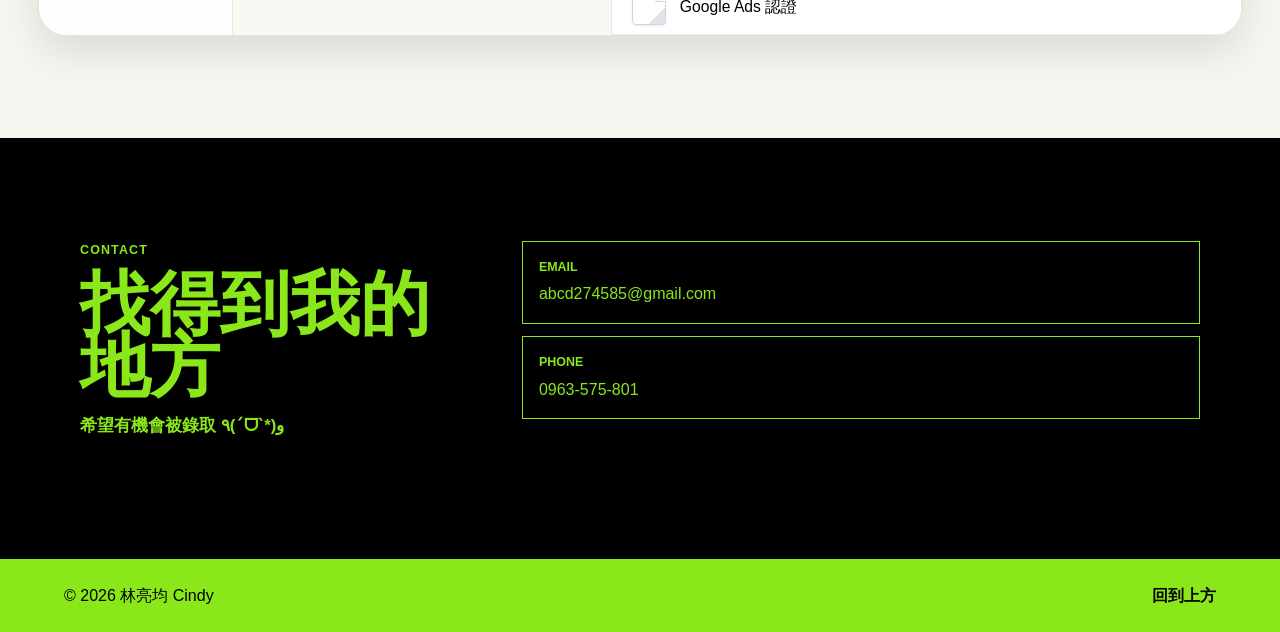
==== commit b3962b36: "Add files via upload" ====
--- a/index.html
+++ b/index.html
@@ -83,16 +83,39 @@
         </div>
       </section>
 
-      <section class="section-inner split-section" aria-labelledby="strengths-title" data-reveal>
+      <section class="section-inner split-section strengths-section" aria-labelledby="strengths-title" data-reveal>
         <div>
-          <p class="section-kicker">核心強項</p>
           <h2 id="strengths-title">核心強項</h2>
           <p class="section-note">將資料、工具與協作流程整理成可持續優化的行銷行動。</p>
         </div>
         <ul class="skill-list" aria-label="核心強項列表">
-          <li><span>企劃與策略整理</span><strong>從品牌、受眾與議題出發，整理洞察、溝通主軸、內容方向與執行規劃。</strong></li>
-          <li><span>數據分析與優化</span><strong>透過廣告、社群與網站數據找出問題，提出內容、投放與網站改善策略。</strong></li>
-          <li><span>內容企劃與執行</span><strong>規劃社群貼文、短影音與 KOC 合作方向，並追蹤內容成效。</strong></li>
+          <li>
+            <span class="skill-index">01</span>
+            <span class="skill-title">企劃與策略整理</span>
+            <ul>
+              <li>拆解品牌、受眾與議題</li>
+              <li>整理洞察、溝通主軸與內容方向</li>
+              <li>轉化成可執行的企劃流程</li>
+            </ul>
+          </li>
+          <li>
+            <span class="skill-index">02</span>
+            <span class="skill-title">數據分析與優化</span>
+            <ul>
+              <li>觀察廣告、社群與網站數據</li>
+              <li>找出內容與使用流程問題</li>
+              <li>提出投放、內容與網站改善策略</li>
+            </ul>
+          </li>
+          <li>
+            <span class="skill-index">03</span>
+            <span class="skill-title">內容企劃與執行</span>
+            <ul>
+              <li>規劃社群貼文與短影音切角</li>
+              <li>整理 KOC 合作方向與素材需求</li>
+              <li>追蹤內容成效並調整下一步</li>
+            </ul>
+          </li>
         </ul>
       </section>
 
@@ -186,27 +209,41 @@
             <article class="project-card" data-href="./projects/you-are-my-sheep.html" role="link" tabindex="0"><figure class="project-media"><img src="./assets/project-covers/you-are-my-sheep-card.png" alt="你是我的羊公關提案封面"></figure><p class="project-type">公關提案</p><h3>你是我的羊</h3><p>從寵物飼主的需求出發，結合行為訓練、健康診斷與寵物友善生活，提出整合溝通企劃。</p><span class="project-tools">受眾洞察 · 活動企劃 · 社群推廣</span><a href="./projects/you-are-my-sheep.html">閱讀案例 <svg viewBox="0 0 24 24" aria-hidden="true"><path d="M5 12h14"></path><path d="m13 6 6 6-6 6"></path></svg></a></article>
             <article class="project-card" data-href="./projects/golden-calf.html" role="link" tabindex="0"><figure class="project-media"><img src="./assets/project-covers/golden-calf-card.png" alt="饅不住了頭偷告訴你金犢獎企劃封面"></figure><p class="project-type">2023 金犢獎｜旺旺集團網路行銷企劃</p><h3>饅不住了，頭偷告訴你</h3><p>以健康與快樂為溝通核心，透過社群互動、親子活動與體驗內容，為旺仔小饅頭設計四階段整合行銷企劃。</p><span class="project-tools">品牌洞察 · 社群企劃 · KOL 合作 · 活動整合</span><a href="./projects/golden-calf.html">閱讀案例 <svg viewBox="0 0 24 24" aria-hidden="true"><path d="M5 12h14"></path><path d="m13 6 6 6-6 6"></path></svg></a></article>
             <article class="project-card" data-href="https://script.google.com/macros/s/AKfycbxP52w0Xyc_Vzfux3pD8IGMSFxSC-rfRk5C577CEN8WybaTn4GeSQCyxJg4RDlJUb4Avw/exec" data-new-tab="true" role="link" tabindex="0"><figure class="project-media"><img src="./assets/project-covers/meta-logo.png" alt="Meta 品牌標誌"></figure><p class="project-type">行銷自動化</p><h3>廣告素材資料庫</h3><p>建立廣告素材資料庫，整合歷史素材、文案角度、受眾與廣告成效，提高素材管理效率，作為廣告優化決策依據。</p><span class="project-tools">Google Apps Script · Google Sheets</span><a href="https://script.google.com/macros/s/AKfycbxP52w0Xyc_Vzfux3pD8IGMSFxSC-rfRk5C577CEN8WybaTn4GeSQCyxJg4RDlJUb4Avw/exec" target="_blank" rel="noreferrer">開啟資料庫 <svg viewBox="0 0 24 24" aria-hidden="true"><path d="M5 12h14"></path><path d="m13 6 6 6-6 6"></path></svg></a></article>
-            <article class="project-card"><figure class="project-media"><img src="./assets/project-covers/recyclepedia.png" alt="回收大百科網站優化封面"></figure><p class="project-type">RE-THINK</p><h3>回收大百科網站優化</h3><p>透過 GA4 與 Microsoft Clarity 分析網站使用者行為，找出使用流程問題並提出頁面優化建議。</p><span class="project-tools">GA4 · Microsoft Clarity · SEO</span></article>
-          </div>
-        </div>
-      </section>
-
-      <section class="skills-band" aria-labelledby="skills-title" data-reveal>
-        <div class="section-inner split-section">
-          <div><p class="section-kicker">Skills</p><h2 id="skills-title">技能與工具</h2><p class="section-note">數據分析、廣告操作、工作流程自動化與內容製作的實務組合。</p></div>
-          <ul class="skill-list" aria-label="技能列表">
-            <li><span>Advertising</span><strong>Meta Ads · Google Ads（基礎）</strong></li>
-            <li><span>Analytics</span><strong>GA4 · Microsoft Clarity · Excel · Google Sheets</strong></li>
-            <li><span>Automation</span><strong>Google Apps Script · WordPress</strong></li>
-            <li><span>AI</span><strong>ChatGPT · Claude · Gemini</strong></li>
-            <li><span>Design</span><strong>Canva · CapCut</strong></li>
-          </ul>
-        </div>
-      </section>
-
-      <section class="section-inner split-section" aria-labelledby="extras-title" data-reveal>
-        <div><p class="section-kicker">Beyond Work</p><h2 id="extras-title">證照與領導經驗</h2></div>
-        <div class="profile-copy"><p><strong>證照：</strong>TOEIC 815、普通重型機車駕照、普通小型車駕照。</p><p><strong>高中吉他社社長：</strong>負責活動規劃、團隊管理與跨社團合作。</p><p><strong>畢業聯合會副主席：</strong>協助大型校園活動規劃與團隊協作。</p></div>
+            <article class="project-card" data-href="./projects/recyclepedia.html" role="link" tabindex="0"><figure class="project-media"><img src="./assets/project-covers/recyclepedia.png" alt="回收大百科網站優化封面"></figure><p class="project-type">RE-THINK｜網站優化提案</p><h3>回收大百科網站優化</h3><p>透過 GA4 與 Microsoft Clarity 觀察使用者行為，並參考網站範例與 mentor 討論，整理搜尋、導覽與文章頁功能優化方向。</p><span class="project-tools">GA4 · Microsoft Clarity · 網站範例研究</span><a href="./projects/recyclepedia.html">閱讀案例 <svg viewBox="0 0 24 24" aria-hidden="true"><path d="M5 12h14"></path><path d="m13 6 6 6-6 6"></path></svg></a></article>
+          </div>
+        </div>
+      </section>
+
+      <section class="skills-band toolkit-band" aria-label="工具、證照與經驗" data-reveal>
+        <div class="section-inner toolkit-full">
+          <div class="finder-window" aria-label="工具、證照與經驗 Finder 視窗">
+            <div class="finder-window-bar"><span></span><span></span><span></span><strong>Marketing Toolkit</strong></div>
+            <div class="finder-body">
+              <aside class="finder-sidebar" aria-label="工具箱位置">
+                <span>位置</span>
+                <strong>桌面</strong>
+                <strong class="is-current">技能資料夾</strong>
+                <strong>履歷附件</strong>
+              </aside>
+              <nav class="finder-list" aria-label="工具分類">
+                <button class="finder-category is-active" type="button" data-finder-target="ads" aria-selected="true">廣告＆數據分析</button>
+                <button class="finder-category" type="button" data-finder-target="automation" aria-selected="false">自動化與網頁基礎</button>
+                <button class="finder-category" type="button" data-finder-target="design" aria-selected="false">設計與影音工具</button>
+                <button class="finder-category" type="button" data-finder-target="language" aria-selected="false">語言能力</button>
+                <button class="finder-category" type="button" data-finder-target="extra" aria-selected="false">或許有用的</button>
+                <button class="finder-category" type="button" data-finder-target="leadership" aria-selected="false">領導經驗</button>
+              </nav>
+              <div class="finder-detail" aria-live="polite">
+                <article class="finder-panel is-active" data-finder-panel="ads"><span class="finder-panel-icon" aria-hidden="true"></span><h3>廣告＆數據分析</h3><ul><li><img class="finder-logo" src="./assets/toolkit/meta.png" alt="">Meta Ads</li><li><img class="finder-logo" src="./assets/toolkit/google-ads.png" alt="">Google Ads</li><li><img class="finder-logo" src="./assets/toolkit/ga4.png" alt="">GA4</li><li><img class="finder-logo" src="./assets/toolkit/clarity.png" alt="">Microsoft Clarity</li><li><img class="finder-logo" src="./assets/toolkit/excel.png" alt="">Excel</li><li><img class="finder-logo" src="./assets/toolkit/google-sheets.png" alt="">Google Sheets</li><li><span class="finder-file-icon" aria-hidden="true"></span>Google Ads 認證</li></ul></article>
+                <article class="finder-panel" data-finder-panel="automation"><span class="finder-panel-icon" aria-hidden="true"></span><h3>自動化與網頁基礎</h3><ul><li><img class="finder-logo" src="./assets/toolkit/apps-script.png" alt="">Google Apps Script</li><li><img class="finder-logo" src="./assets/toolkit/wordpress.png" alt="">WordPress</li></ul></article>
+                <article class="finder-panel" data-finder-panel="design"><span class="finder-panel-icon" aria-hidden="true"></span><h3>設計與影音工具</h3><ul><li><img class="finder-logo" src="./assets/toolkit/canva.png" alt="">Canva</li><li><img class="finder-logo" src="./assets/toolkit/capcut.png" alt="">CapCut</li><li><img class="finder-logo" src="./assets/toolkit/figma.png" alt="">Figma</li></ul></article>
+                <article class="finder-panel" data-finder-panel="language"><span class="finder-panel-icon" aria-hidden="true"></span><h3>語言能力</h3><ul><li><img class="finder-logo" src="./assets/toolkit/toeic.png" alt="">TOEIC 815</li></ul></article>
+                <article class="finder-panel" data-finder-panel="extra"><span class="finder-panel-icon" aria-hidden="true"></span><h3>或許有用的</h3><ul><li><a href="./assets/toolkit/youtube-creator-badge.pdf" target="_blank" rel="noreferrer"><span class="finder-file-icon finder-file-icon-pdf" aria-hidden="true">PDF</span>YouTube 創作者新星計畫.pdf</a></li><li><span class="finder-file-icon" aria-hidden="true"></span>普通重型機車駕照</li><li><span class="finder-file-icon" aria-hidden="true"></span>普通小型車駕照</li></ul></article>
+                <article class="finder-panel" data-finder-panel="leadership"><span class="finder-panel-icon" aria-hidden="true"></span><h3>領導經驗</h3><ul><li><span class="finder-file-icon" aria-hidden="true"></span><span><strong>高中吉他社社長：</strong>負責活動規劃、團隊管理與跨社團合作。</span></li><li><span class="finder-file-icon" aria-hidden="true"></span><span><strong>畢業聯合會副主席：</strong>協助大型校園活動規劃與團隊協作。</span></li></ul></article>
+              </div>
+            </div>
+          </div>
+        </div>
       </section>
 
       <section class="contact-band" id="contact" aria-labelledby="contact-title" data-reveal>
@@ -215,7 +252,6 @@
           <address class="contact-list">
             <a href="mailto:abcd274585@gmail.com"><span>Email</span>abcd274585@gmail.com</a>
             <a href="tel:0963575801"><span>Phone</span>0963-575-801</a>
-            <a href="https://llg920613-jpg.github.io/resume-site/" target="_blank" rel="noreferrer"><span>Portfolio</span>llg920613-jpg.github.io/resume-site</a>
           </address>
         </div>
       </section>
--- a/styles.css
+++ b/styles.css
@@ -899,13 +899,133 @@
 
 .portfolio-home .split-section { gap: clamp(2rem, 9vw, 9rem); }
 .portfolio-home .skill-list { gap: 0.75rem; border-top: 0; }
-.portfolio-home .skill-list li { min-height: 126px; padding: 1.25rem; border: 2px solid var(--ink); border-radius: 20px; background: transparent; transition: background 180ms ease, transform 180ms ease; }
-.portfolio-home .skill-list li:hover { background: #e9f0ef; transform: translateX(10px); }
-.portfolio-home .skill-list li:nth-child(2):hover { background: #dfdddd; }
-.portfolio-home .skill-list li:nth-child(3):hover { color: var(--ink); background: #f7f5ef; }
-.portfolio-home .skill-list li:nth-child(3):hover strong { color: var(--muted); }
+.portfolio-home .skill-list li { min-height: 126px; padding: 1.25rem; border: 2px solid var(--ink); border-radius: 20px; background: transparent; }
 .portfolio-home .skill-list span { font-size: 1.1rem; }
 .portfolio-home .skill-list strong { color: var(--ink); font-weight: 500; }
+
+.portfolio-home .strengths-section {
+  align-items: center;
+  position: relative;
+  overflow: visible;
+}
+
+.portfolio-home .strengths-section::before {
+  position: absolute;
+  top: clamp(2rem, 4vw, 4rem);
+  right: clamp(0.4rem, 2.2vw, 2rem);
+  width: clamp(68px, 7vw, 116px);
+  aspect-ratio: 1;
+  content: "";
+  background: var(--gold);
+  clip-path: polygon(50% 0, 61% 31%, 88% 12%, 72% 42%, 100% 50%, 72% 58%, 88% 88%, 61% 69%, 50% 100%, 39% 69%, 12% 88%, 28% 58%, 0 50%, 28% 42%, 12% 12%, 39% 31%);
+  transform: rotate(-8deg);
+}
+
+.portfolio-home .strengths-section::after {
+  position: absolute;
+  right: clamp(4.8rem, 10vw, 12rem);
+  bottom: clamp(1.7rem, 3.4vw, 3.2rem);
+  width: 14px;
+  height: 14px;
+  content: "";
+  background: var(--ink);
+  box-shadow:
+    20px 0 0 var(--ink),
+    40px 0 0 var(--ink),
+    20px 20px 0 var(--ink),
+    60px 20px 0 var(--ink),
+    40px 40px 0 var(--ink);
+}
+
+.portfolio-home .strengths-section .section-note {
+  max-width: 380px;
+  padding: 0;
+}
+
+.portfolio-home .strengths-section .skill-list {
+  grid-template-columns: 1fr;
+  gap: 0;
+  border-top: 2px solid rgba(0, 0, 0, 0.12);
+}
+
+.portfolio-home .strengths-section .skill-list > li {
+  position: relative;
+  display: grid;
+  min-height: 0;
+  grid-template-columns: 72px minmax(0, 1fr);
+  gap: 0.5rem 1rem;
+  padding: 1.25rem 0 1.35rem;
+  background: transparent;
+  border: 0;
+  border-bottom: 2px solid rgba(0, 0, 0, 0.12);
+  border-radius: 0;
+  box-shadow: none;
+}
+
+.portfolio-home .strengths-section .skill-list > li::before {
+  display: none;
+}
+
+.portfolio-home .strengths-section .skill-list > li::after {
+  display: none;
+}
+
+.portfolio-home .skill-index {
+  display: inline-grid;
+  width: 46px;
+  height: 46px;
+  place-items: center;
+  color: var(--gold);
+  background: var(--ink);
+  border-radius: 50%;
+  font-size: 0.78rem;
+  font-weight: 950;
+  letter-spacing: 0.08em;
+  grid-row: 1 / span 2;
+}
+
+.portfolio-home .skill-title {
+  display: block;
+  margin-bottom: 0.35rem;
+  color: var(--ink);
+  font-size: clamp(1.25rem, 2vw, 1.6rem);
+  font-weight: 900;
+  line-height: 1.2;
+}
+
+.portfolio-home .strengths-section .skill-list > li ul {
+  display: grid;
+  gap: 0.35rem;
+  padding: 0;
+  margin: 0;
+  list-style: none;
+  grid-column: 2;
+}
+
+.portfolio-home .strengths-section .skill-list > li li {
+  position: relative;
+  min-height: 0;
+  padding: 0 0 0 1.05rem;
+  color: var(--muted);
+  background: transparent;
+  border: 0;
+  border-radius: 0;
+  box-shadow: none;
+  font-size: 0.98rem;
+  font-weight: 600;
+  line-height: 1.5;
+}
+
+.portfolio-home .strengths-section .skill-list > li li::before {
+  position: absolute;
+  top: 0.62em;
+  left: 0;
+  width: 7px;
+  height: 7px;
+  content: "";
+  background: var(--ink);
+  border-radius: 2px;
+}
 
 .portfolio-home .education-band { background: #dfdddd; }
 .portfolio-home .experience-band { background: #e9f0ef; }
@@ -915,6 +1035,266 @@
 .portfolio-home .skills-band .skill-list li { border-color: var(--ink); }
 .portfolio-home .skills-band .skill-list li:hover { color: var(--ink); background: #e9f0ef; }
 .portfolio-home .skills-band .skill-list li:hover strong { color: var(--muted); }
+
+.portfolio-home .toolkit-full {
+  width: min(1320px, 94vw);
+  padding-top: clamp(1.25rem, 2.5vw, 2.5rem);
+}
+
+.portfolio-home .finder-window {
+  overflow: hidden;
+  background: rgba(255, 255, 255, 0.78);
+  border: 1px solid rgba(0, 0, 0, 0.11);
+  border-radius: 28px;
+  box-shadow: 0 16px 42px rgba(0, 0, 0, 0.11);
+}
+
+.portfolio-home .finder-window-bar {
+  display: flex;
+  gap: 0.55rem;
+  align-items: center;
+  min-height: 56px;
+  padding: 0 1.25rem;
+  background: rgba(255, 255, 255, 0.72);
+  border-bottom: 1px solid rgba(0, 0, 0, 0.08);
+}
+
+.portfolio-home .finder-window-bar span {
+  width: 12px;
+  height: 12px;
+  background: #ff605c;
+  border-radius: 50%;
+}
+
+.portfolio-home .finder-window-bar span:nth-child(2) { background: #ffbd44; }
+.portfolio-home .finder-window-bar span:nth-child(3) { background: #00ca4e; }
+
+.portfolio-home .finder-window-bar strong {
+  margin-left: 0.5rem;
+  color: var(--muted);
+  font-size: 0.86rem;
+}
+
+.portfolio-home .finder-body {
+  display: grid;
+  min-height: 430px;
+  grid-template-columns: minmax(150px, 0.42fr) minmax(250px, 0.82fr) minmax(420px, 1.36fr);
+}
+
+.portfolio-home .finder-sidebar {
+  display: grid;
+  align-content: start;
+  gap: 0.45rem;
+  padding: 1.25rem 1rem;
+  background: rgba(255, 255, 255, 0.48);
+  border-right: 1px solid rgba(0, 0, 0, 0.08);
+}
+
+.portfolio-home .finder-sidebar span {
+  margin: 0.4rem 0 0.2rem;
+  color: var(--muted);
+  font-size: 0.76rem;
+  font-weight: 900;
+}
+
+.portfolio-home .finder-sidebar strong {
+  padding: 0.48rem 0.65rem;
+  border-radius: 12px;
+  font-size: 0.94rem;
+}
+
+.portfolio-home .finder-sidebar .is-current {
+  color: var(--ink);
+  background: rgba(0, 0, 0, 0.08);
+}
+
+.portfolio-home .finder-list {
+  display: grid;
+  align-content: start;
+  padding: 1.1rem 0.8rem;
+  background: rgba(247, 245, 239, 0.62);
+  border-right: 1px solid rgba(0, 0, 0, 0.08);
+}
+
+.portfolio-home .finder-category {
+  position: relative;
+  display: flex;
+  align-items: center;
+  justify-content: space-between;
+  width: 100%;
+  padding: 0.76rem 0.9rem 0.76rem 2.05rem;
+  color: var(--ink);
+  background: transparent;
+  border: 0;
+  border-radius: 12px;
+  cursor: pointer;
+  font: inherit;
+  font-weight: 850;
+  text-align: left;
+}
+
+.portfolio-home .finder-category::before {
+  position: absolute;
+  left: 0.72rem;
+  width: 18px;
+  height: 13px;
+  content: "";
+  background: linear-gradient(180deg, #6fd4fb, #18a7e6);
+  border-radius: 3px;
+  box-shadow: inset 0 1px 0 rgba(255, 255, 255, 0.6);
+}
+
+.portfolio-home .finder-category::after {
+  content: "›";
+  color: var(--muted);
+  font-size: 1.35rem;
+  line-height: 1;
+}
+
+.portfolio-home .finder-category:hover,
+.portfolio-home .finder-category.is-active {
+  color: #ffffff;
+  background: #126ee2;
+}
+
+.portfolio-home .finder-category:hover::after,
+.portfolio-home .finder-category.is-active::after {
+  color: #ffffff;
+}
+
+.portfolio-home .finder-category:focus-visible {
+  outline: 3px solid var(--gold);
+  outline-offset: 2px;
+}
+
+.portfolio-home .finder-detail {
+  position: relative;
+  background: #ffffff;
+}
+
+.portfolio-home .finder-panel {
+  display: none;
+  min-height: 100%;
+  animation: finder-panel-in 220ms ease both;
+}
+
+.portfolio-home .finder-panel.is-active {
+  display: block;
+}
+
+.portfolio-home .finder-panel-icon {
+  display: none;
+}
+
+.portfolio-home .finder-panel h3 {
+  display: flex;
+  align-items: center;
+  min-height: 58px;
+  padding: 0 1.3rem;
+  margin: 0;
+  background: rgba(247, 245, 239, 0.66);
+  border-bottom: 1px solid rgba(0, 0, 0, 0.09);
+  font-size: 1.08rem;
+  line-height: 1.1;
+}
+
+.portfolio-home .finder-panel ul {
+  padding: 0;
+  margin: 0;
+  list-style: none;
+}
+
+.portfolio-home .finder-panel li {
+  position: relative;
+  display: flex;
+  align-items: center;
+  gap: 0.85rem;
+  min-height: 46px;
+  padding: 0.58rem 1.25rem;
+  color: var(--ink);
+  background: #ffffff;
+  border-bottom: 1px solid rgba(0, 0, 0, 0.075);
+  border-radius: 0;
+  font-size: 0.98rem;
+  font-weight: 500;
+  line-height: 1.45;
+}
+
+.portfolio-home .finder-panel li a {
+  display: flex;
+  align-items: center;
+  gap: 0.85rem;
+  width: 100%;
+  color: inherit;
+  text-decoration: none;
+}
+
+.portfolio-home .finder-panel li a:hover {
+  color: #126ee2;
+}
+
+.portfolio-home .finder-logo {
+  display: block;
+  width: 34px;
+  height: 34px;
+  flex: 0 0 34px;
+  object-fit: contain;
+  object-position: center;
+}
+
+.portfolio-home .finder-file-icon {
+  position: relative;
+  display: grid;
+  width: 34px;
+  height: 34px;
+  flex: 0 0 34px;
+  place-items: end center;
+  padding-bottom: 0.22rem;
+  color: #8a94a2;
+  background: linear-gradient(135deg, #ffffff 0 74%, #dfe5eb 74%);
+  border: 1px solid #cfd6df;
+  border-radius: 4px;
+  box-shadow: 0 1px 2px rgba(0, 0, 0, 0.08);
+  font-size: 0.48rem;
+  font-weight: 900;
+  letter-spacing: 0.03em;
+}
+
+.portfolio-home .finder-file-icon::before {
+  position: absolute;
+  top: -1px;
+  right: -1px;
+  width: 10px;
+  height: 10px;
+  content: "";
+  background: linear-gradient(135deg, #dfe5eb 0 50%, #ffffff 50%);
+  border-bottom: 1px solid #cfd6df;
+  border-left: 1px solid #cfd6df;
+  border-radius: 0 4px 0 3px;
+}
+
+.portfolio-home .finder-file-icon-pdf {
+  color: #ffffff;
+  background: linear-gradient(135deg, #e84545 0 74%, #f3b7b7 74%);
+  border-color: #d83d3d;
+}
+
+.portfolio-home .finder-panel[data-finder-panel="leadership"] li {
+  min-height: 62px;
+  align-items: flex-start;
+  padding-top: 0.78rem;
+}
+
+.portfolio-home .finder-panel[data-finder-panel="leadership"] strong {
+  display: block;
+  margin-bottom: 0.14rem;
+  font-weight: inherit;
+}
+
+@keyframes finder-panel-in {
+  from { opacity: 0; transform: translateX(12px); }
+  to { opacity: 1; transform: translateX(0); }
+}
 .portfolio-home .timeline { gap: 0; }
 .portfolio-home .timeline-item { grid-template-columns: 160px minmax(0, 1fr); padding: 1.7rem 0; border-top: 2px solid var(--ink); }
 .portfolio-home .timeline-date { color: var(--ink); font-size: 0.85rem; }
@@ -1053,7 +1433,7 @@
 .portfolio-home .leo-mark strong { font-size: 1.05em; }
 .portfolio-home .wave-mark { letter-spacing: 0.08em; }
 
-.portfolio-home #projects { width: min(1280px, 92vw); }
+.portfolio-home #projects { width: min(1280px, 92vw); padding-bottom: clamp(1.5rem, 3vw, 2.5rem); }
 .portfolio-home #projects .section-heading { display: grid; grid-template-columns: 1fr auto; align-items: end; border-bottom: 2px solid var(--ink); }
 .portfolio-home #projects .section-heading::after { padding-bottom: 0.7rem; content: "SELECTED / 06"; font-size: 0.72rem; font-weight: 900; letter-spacing: 0.1em; }
 .portfolio-home .project-carousel { position: relative; }
@@ -1118,6 +1498,13 @@
   .portfolio-home .project-card { flex-basis: min(84vw, 360px); min-height: 300px; border-right: 0; }
   .portfolio-home .project-card::before { margin-bottom: 2.2rem; }
   .portfolio-home .timeline-item { grid-template-columns: 1fr; }
+  .portfolio-home .strengths-section::before { top: 1.2rem; right: 0; width: 58px; }
+  .portfolio-home .strengths-section::after { display: none; }
+  .portfolio-home .strengths-section .skill-list > li { grid-template-columns: 56px minmax(0, 1fr); }
+  .portfolio-home .finder-body { grid-template-columns: 1fr; }
+  .portfolio-home .finder-sidebar { display: none; }
+  .portfolio-home .finder-list { border-right: 0; border-bottom: 1px solid rgba(0, 0, 0, 0.08); }
+  .portfolio-home .finder-detail { min-height: 300px; }
 }
 
 @media (prefers-reduced-motion: reduce) {
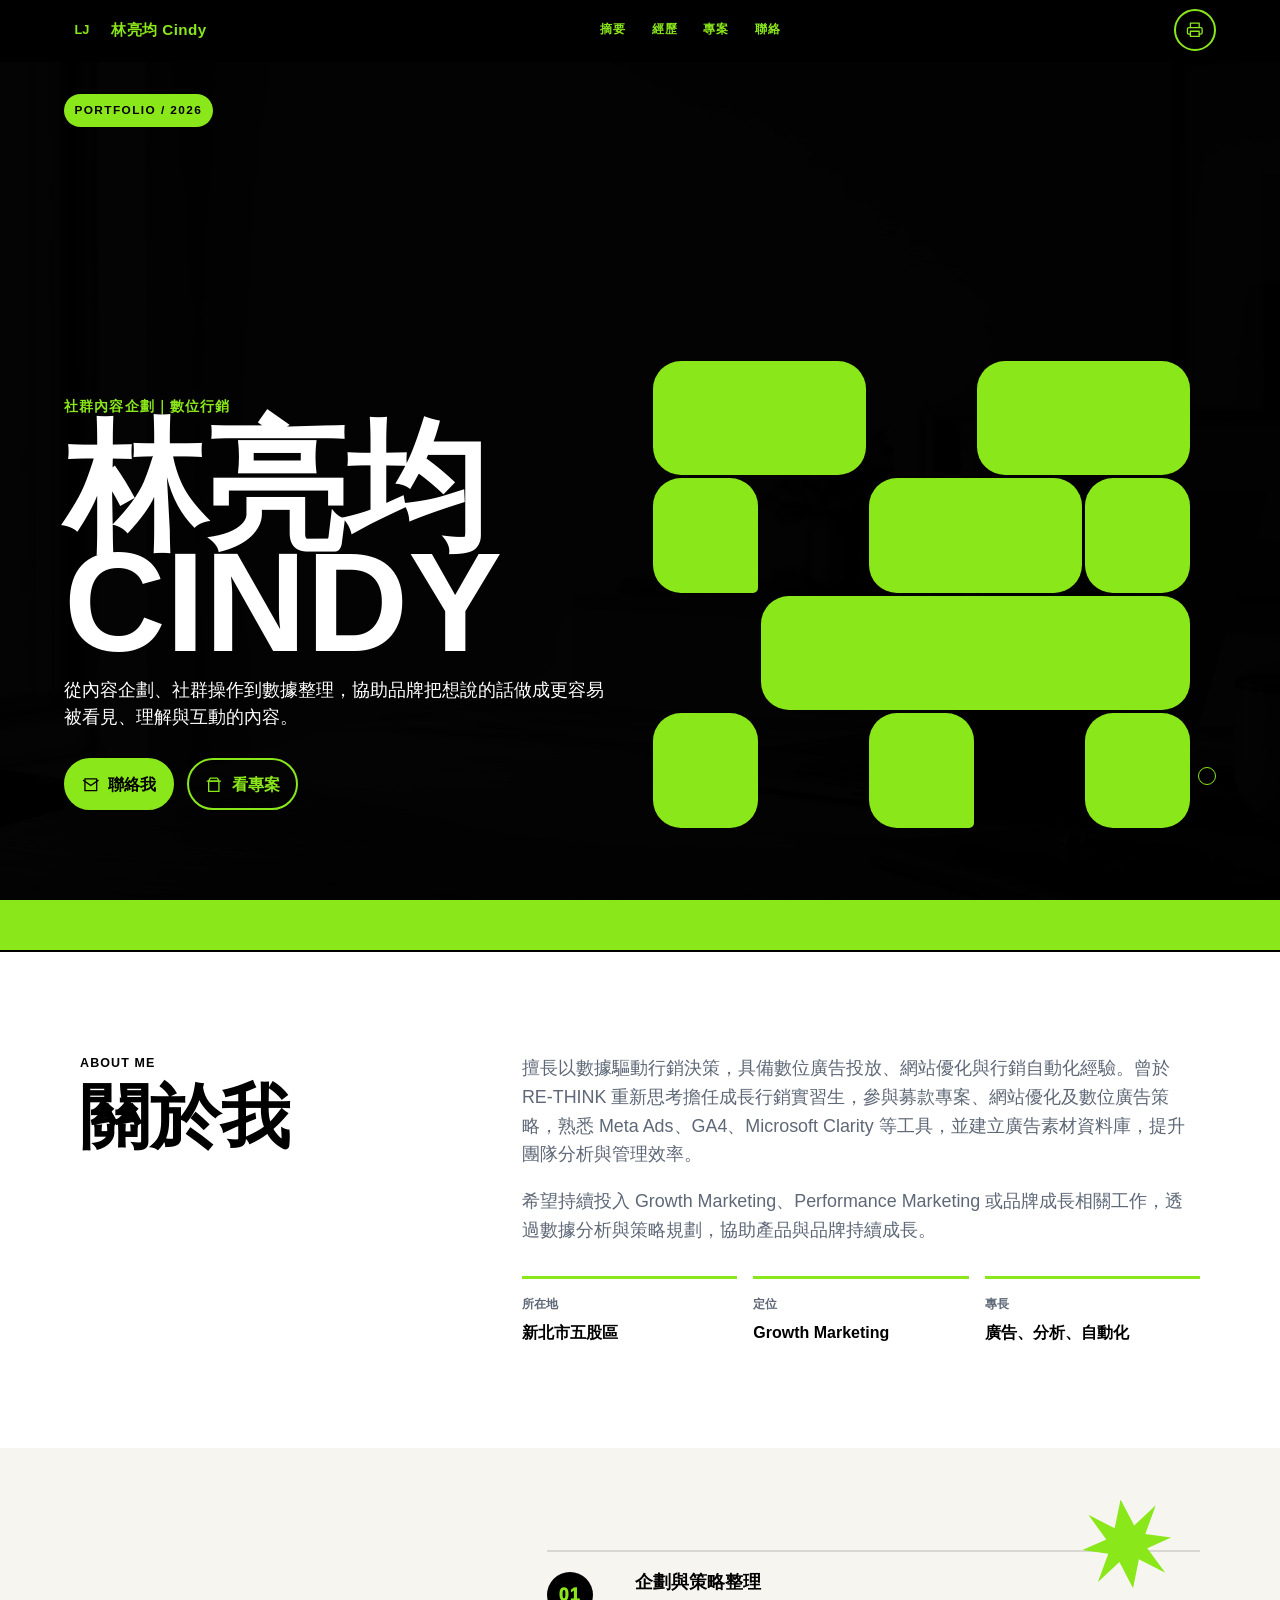
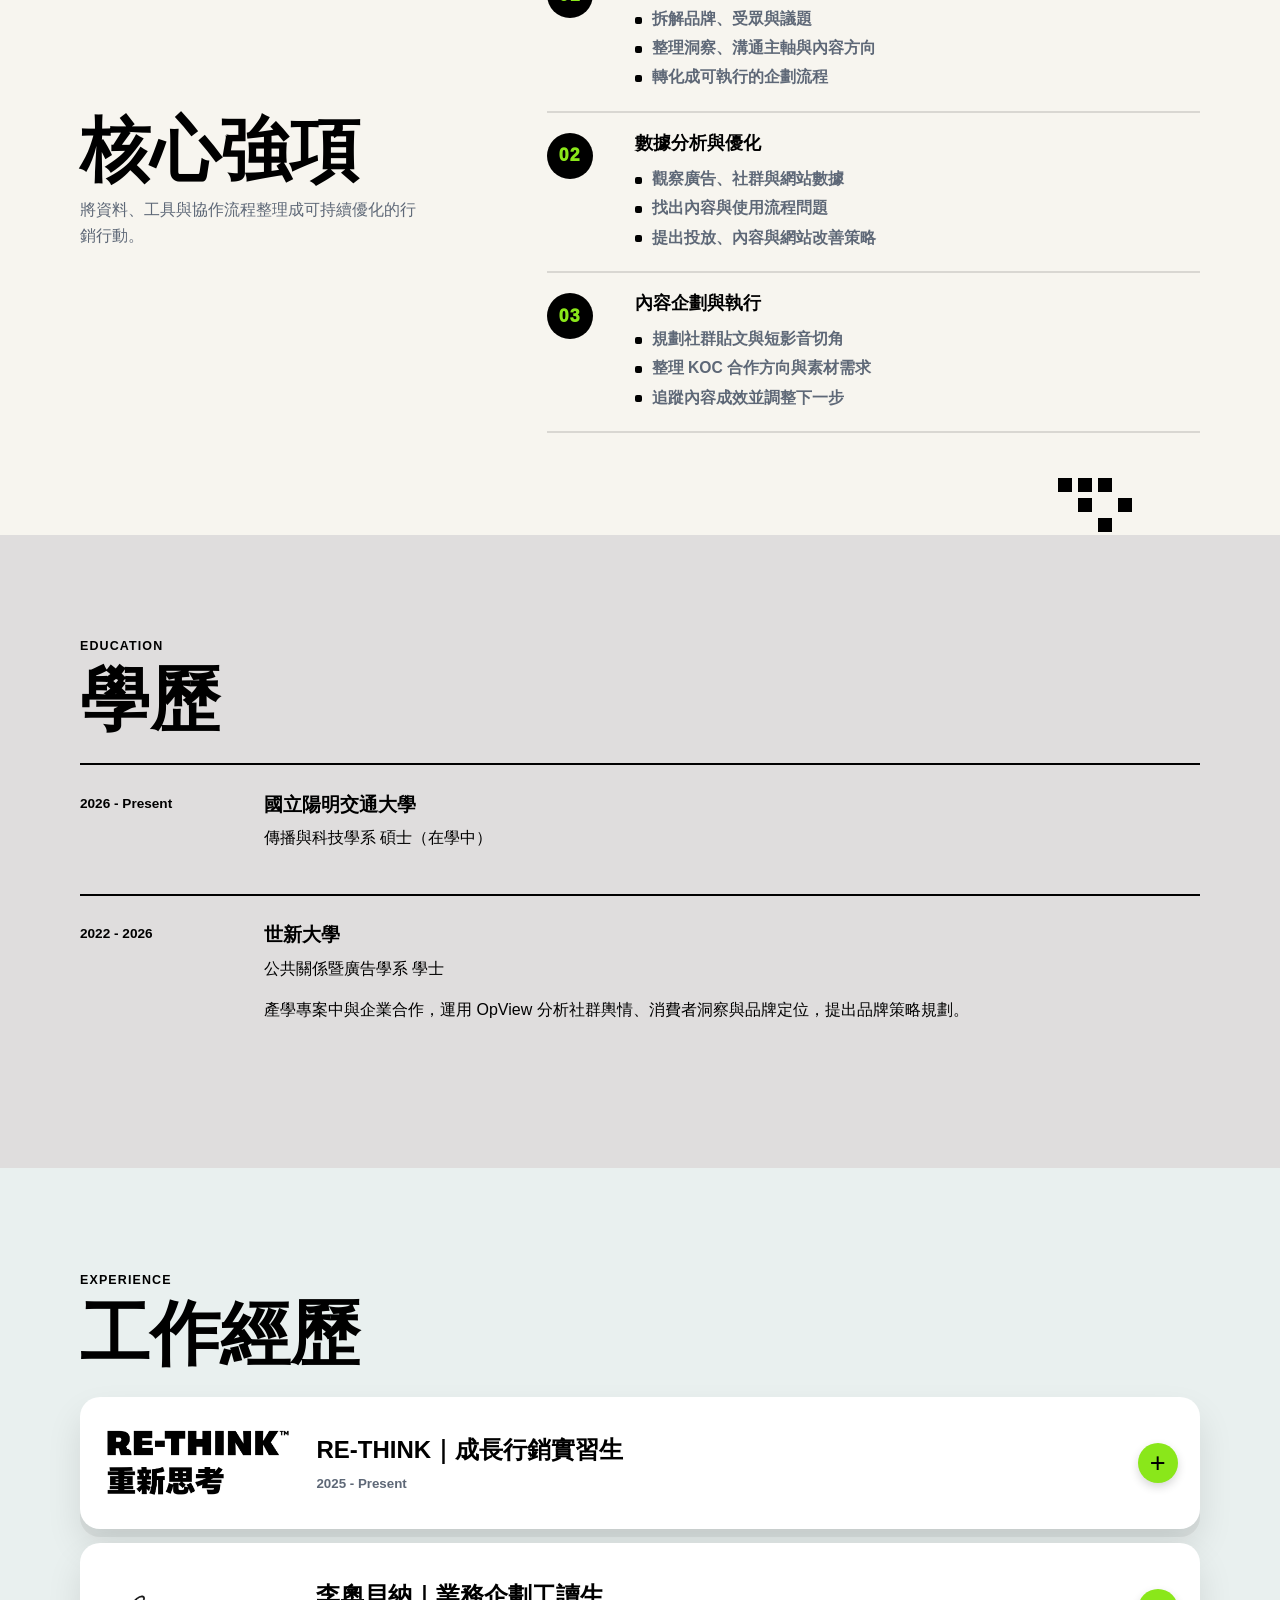
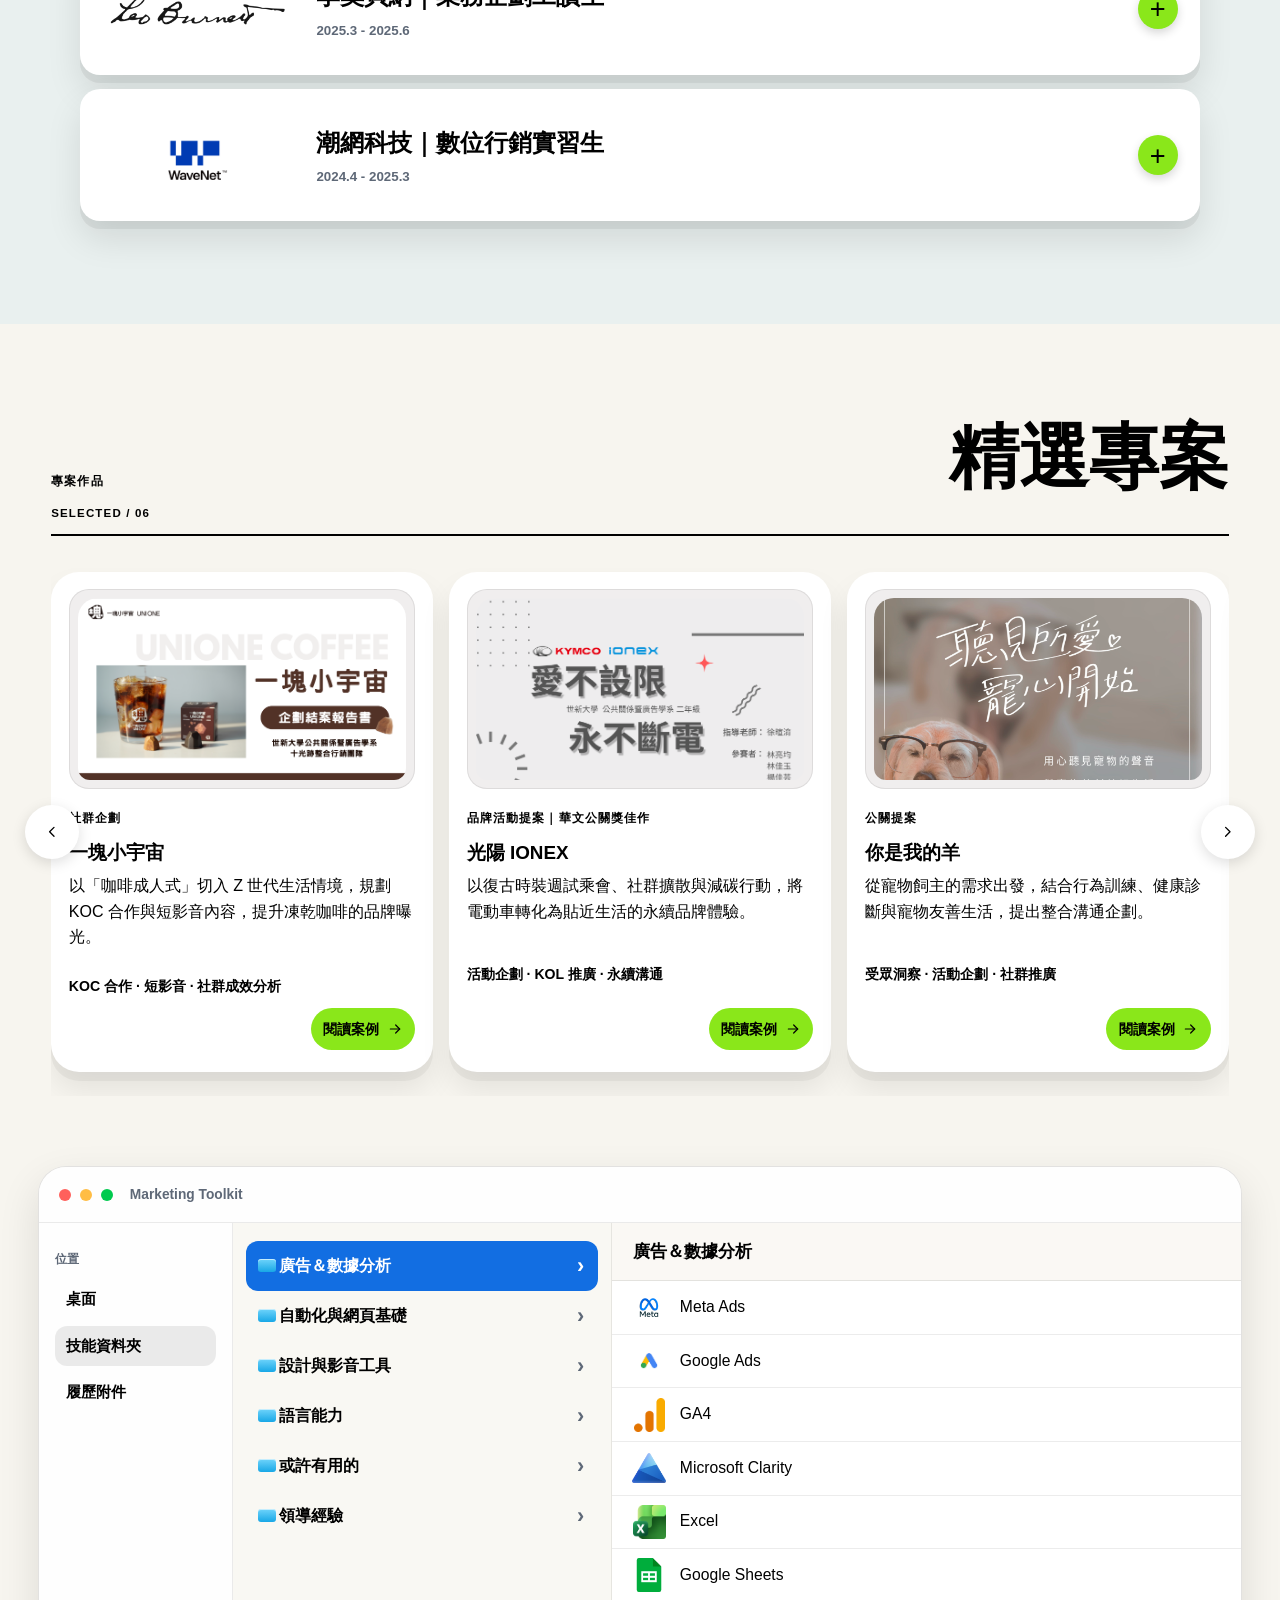
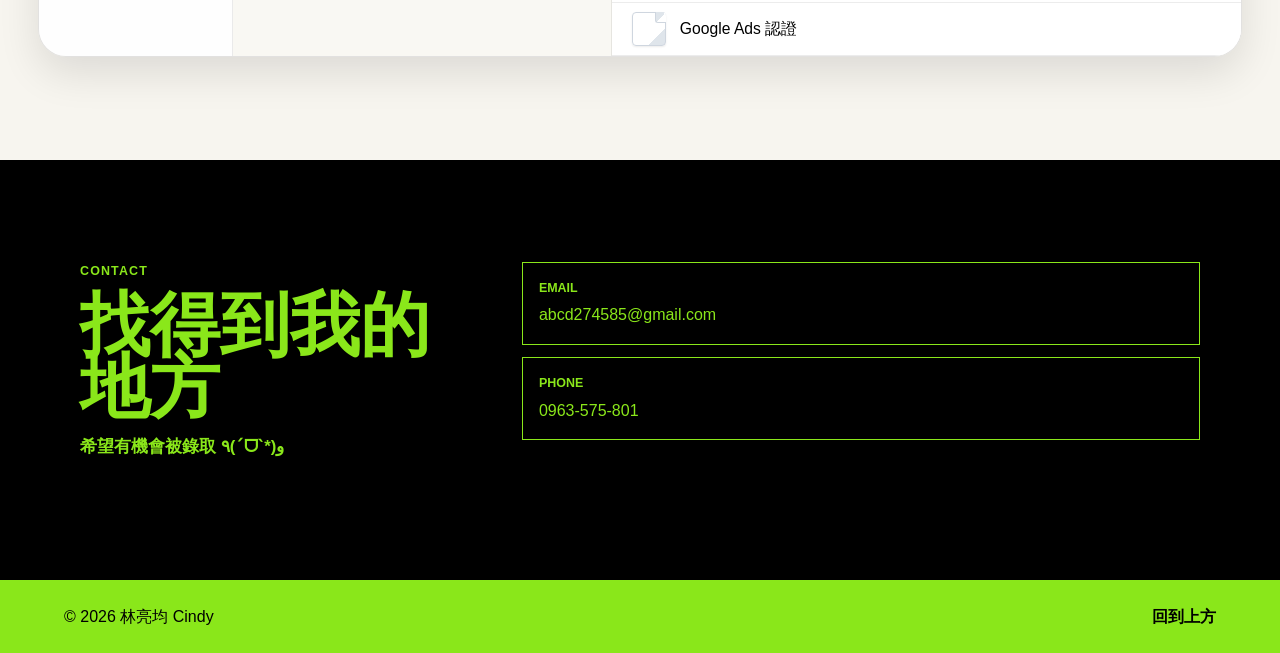
==== commit 5e8c5919: "Add files via upload" ====
--- a/index.html
+++ b/index.html
@@ -9,6 +9,15 @@
       content="林亮均 Cindy 的個人履歷網站，聚焦 Growth Marketing、Performance Marketing、數據分析與行銷自動化。"
     >
     <link rel="stylesheet" href="./styles.css">
+    <!-- Google tag (gtag.js) -->
+    <script async src="https://www.googletagmanager.com/gtag/js?id=G-96DSJ3DN5S"></script>
+    <script>
+      window.dataLayer = window.dataLayer || [];
+      function gtag(){dataLayer.push(arguments);}
+      gtag('js', new Date());
+
+      gtag('config', 'G-96DSJ3DN5S');
+    </script>
   </head>
   <body class="portfolio-home">
     <header class="site-header" aria-label="主要導覽">
@@ -208,7 +217,7 @@
             <article class="project-card" data-href="./projects/ionex.html" role="link" tabindex="0"><figure class="project-media"><img src="./assets/project-covers/ionex.png" alt="光陽 IONEX 永不斷電企劃封面"></figure><p class="project-type">品牌活動提案｜華文公關獎佳作</p><h3>光陽 IONEX</h3><p>以復古時裝週試乘會、社群擴散與減碳行動，將電動車轉化為貼近生活的永續品牌體驗。</p><span class="project-tools">活動企劃 · KOL 推廣 · 永續溝通</span><a href="./projects/ionex.html">閱讀案例 <svg viewBox="0 0 24 24" aria-hidden="true"><path d="M5 12h14"></path><path d="m13 6 6 6-6 6"></path></svg></a></article>
             <article class="project-card" data-href="./projects/you-are-my-sheep.html" role="link" tabindex="0"><figure class="project-media"><img src="./assets/project-covers/you-are-my-sheep-card.png" alt="你是我的羊公關提案封面"></figure><p class="project-type">公關提案</p><h3>你是我的羊</h3><p>從寵物飼主的需求出發，結合行為訓練、健康診斷與寵物友善生活，提出整合溝通企劃。</p><span class="project-tools">受眾洞察 · 活動企劃 · 社群推廣</span><a href="./projects/you-are-my-sheep.html">閱讀案例 <svg viewBox="0 0 24 24" aria-hidden="true"><path d="M5 12h14"></path><path d="m13 6 6 6-6 6"></path></svg></a></article>
             <article class="project-card" data-href="./projects/golden-calf.html" role="link" tabindex="0"><figure class="project-media"><img src="./assets/project-covers/golden-calf-card.png" alt="饅不住了頭偷告訴你金犢獎企劃封面"></figure><p class="project-type">2023 金犢獎｜旺旺集團網路行銷企劃</p><h3>饅不住了，頭偷告訴你</h3><p>以健康與快樂為溝通核心，透過社群互動、親子活動與體驗內容，為旺仔小饅頭設計四階段整合行銷企劃。</p><span class="project-tools">品牌洞察 · 社群企劃 · KOL 合作 · 活動整合</span><a href="./projects/golden-calf.html">閱讀案例 <svg viewBox="0 0 24 24" aria-hidden="true"><path d="M5 12h14"></path><path d="m13 6 6 6-6 6"></path></svg></a></article>
-            <article class="project-card" data-href="https://script.google.com/macros/s/AKfycbxP52w0Xyc_Vzfux3pD8IGMSFxSC-rfRk5C577CEN8WybaTn4GeSQCyxJg4RDlJUb4Avw/exec" data-new-tab="true" role="link" tabindex="0"><figure class="project-media"><img src="./assets/project-covers/meta-logo.png" alt="Meta 品牌標誌"></figure><p class="project-type">行銷自動化</p><h3>廣告素材資料庫</h3><p>建立廣告素材資料庫，整合歷史素材、文案角度、受眾與廣告成效，提高素材管理效率，作為廣告優化決策依據。</p><span class="project-tools">Google Apps Script · Google Sheets</span><a href="https://script.google.com/macros/s/AKfycbxP52w0Xyc_Vzfux3pD8IGMSFxSC-rfRk5C577CEN8WybaTn4GeSQCyxJg4RDlJUb4Avw/exec" target="_blank" rel="noreferrer">開啟資料庫 <svg viewBox="0 0 24 24" aria-hidden="true"><path d="M5 12h14"></path><path d="m13 6 6 6-6 6"></path></svg></a></article>
+            <article class="project-card" data-href="./projects/ad-creative-database.html" role="link" tabindex="0"><figure class="project-media"><img src="./assets/project-covers/ad-creative-database.png" alt="廣告素材資料庫介面展示"></figure><p class="project-type">內部工具｜行銷自動化</p><h3>廣告素材資料庫</h3><p>建立內部素材資料庫，整合素材圖像、投放切角、受眾分類與成效欄位，協助團隊快速篩選可復投素材。</p><span class="project-tools">Google Apps Script · Google Sheets · 資料保密僅展示截圖</span><a href="./projects/ad-creative-database.html">閱讀案例 <svg viewBox="0 0 24 24" aria-hidden="true"><path d="M5 12h14"></path><path d="m13 6 6 6-6 6"></path></svg></a></article>
             <article class="project-card" data-href="./projects/recyclepedia.html" role="link" tabindex="0"><figure class="project-media"><img src="./assets/project-covers/recyclepedia.png" alt="回收大百科網站優化封面"></figure><p class="project-type">RE-THINK｜網站優化提案</p><h3>回收大百科網站優化</h3><p>透過 GA4 與 Microsoft Clarity 觀察使用者行為，並參考網站範例與 mentor 討論，整理搜尋、導覽與文章頁功能優化方向。</p><span class="project-tools">GA4 · Microsoft Clarity · 網站範例研究</span><a href="./projects/recyclepedia.html">閱讀案例 <svg viewBox="0 0 24 24" aria-hidden="true"><path d="M5 12h14"></path><path d="m13 6 6 6-6 6"></path></svg></a></article>
           </div>
         </div>
--- a/styles.css
+++ b/styles.css
@@ -1447,7 +1447,7 @@
 .portfolio-home .project-card:nth-child(n) { background: var(--surface); }
 .portfolio-home .project-media { height: 200px; margin: 1.1rem 0 1.2rem; padding: 8px; overflow: hidden; background: #f0eeee; border: 1px solid rgba(0, 0, 0, 0.08); border-radius: 20px; }
 .portfolio-home .project-media img { width: 100%; height: 100%; object-fit: cover; object-position: center; border-radius: 20px 20px 12px 12px; transition: transform 300ms ease; }
-.portfolio-home .project-card:nth-child(3) .project-media img, .portfolio-home .project-card:nth-child(4) .project-media img { object-position: center top; }
+.portfolio-home .project-card:nth-child(3) .project-media img, .portfolio-home .project-card:nth-child(4) .project-media img, .portfolio-home .project-card:nth-child(5) .project-media img { object-position: center top; }
 .portfolio-home .project-card:nth-child(6) .project-media img { object-position: center; }
 .portfolio-home .project-card:hover { position: relative; z-index: 1; transform: translateY(-7px); box-shadow: 0 13px 0 rgba(0, 0, 0, 0.05), 0 24px 38px rgba(0, 0, 0, 0.12); }
 .portfolio-home .project-card:hover .project-media img { transform: scale(1.05); }
@@ -1620,6 +1620,35 @@
 }
 .portfolio-case .execution-grid strong { color: var(--ink); }
 
+.portfolio-case .case-screenshot-grid {
+  display: grid;
+  grid-template-columns: repeat(2, minmax(0, 1fr));
+  gap: 1rem;
+  margin-top: 1.2rem;
+}
+.portfolio-case .case-screenshot-grid figure {
+  margin: 0;
+  padding: 0.7rem;
+  background: var(--surface);
+  border: 1px solid rgba(0, 0, 0, 0.08);
+  border-radius: 18px;
+  box-shadow: 0 9px 22px rgba(0, 0, 0, 0.07);
+}
+.portfolio-case .case-screenshot-grid img {
+  display: block;
+  width: 100%;
+  aspect-ratio: 16 / 9;
+  object-fit: cover;
+  object-position: top center;
+  border-radius: 12px;
+}
+.portfolio-case .case-screenshot-grid figcaption {
+  margin-top: 0.75rem;
+  color: var(--muted);
+  font-size: 0.92rem;
+  line-height: 1.6;
+}
+
 .portfolio-case .result-item { border-top-color: rgba(0, 0, 0, 0.16); }
 .portfolio-case .case-download {
   margin-top: 0.8rem;
@@ -1660,4 +1689,5 @@
     background:
       linear-gradient(180deg, rgba(0, 0, 0, 0.68) 0%, rgba(0, 0, 0, 0.96) 42%, rgba(0, 0, 0, 0.98) 100%);
   }
-}
+  .portfolio-case .case-screenshot-grid { grid-template-columns: 1fr; }
+}
